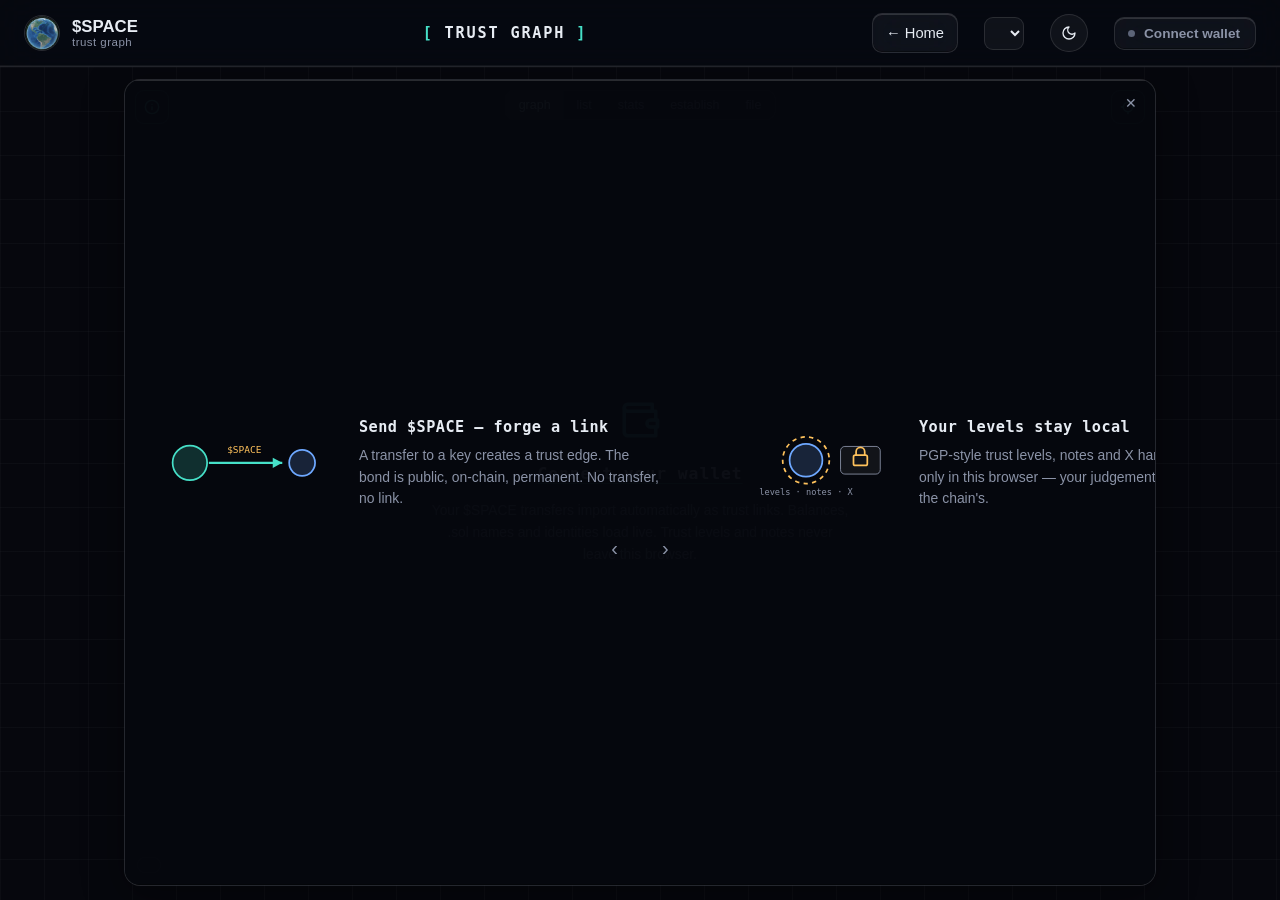
==== docs/trust.html @ 04436846 "Establish tab polish, file tab, repeat-send confirmation - Assign renamed to "establish" (tab + pane" ====
<!DOCTYPE html>
<html lang="en">
<head>
<meta charset="UTF-8">
<meta name="viewport" content="width=device-width, initial-scale=1.0, maximum-scale=1.0, user-scalable=no">
<title>Your Trust Graph — $SPACE</title>
<meta name="description" content="Your own web of trust on Solana: explicit PGP-style trust levels, signed EPM identity, vCard and QR export, and signed messages.">
<link rel="icon" type="image/jpeg" href="images/space-token-logo.jpg">
<script>(function(){var t=localStorage.getItem("theme");if(t)document.documentElement.dataset.theme=t;
window.__toggleTheme=function(){var d=document.documentElement,n=d.dataset.theme==="light"?"dark":"light";
d.dataset.theme=n;localStorage.setItem("theme",n);};})();</script>
<link rel="stylesheet" href="assets/style.css?v=16">
</head>
<body class="app">

<nav id="nav">
  <div class="brand-wrap">
    <a href="index.html" class="brand">
      <img src="images/space-token-logo.jpg" alt="$SPACE" class="brand-logo">
      <span><b>$SPACE</b><small>trust graph</small></span>
    </a>
    <a id="walletChip" class="sol-chip" target="_blank" rel="noopener" hidden></a>
  </div>
  <span class="app-title">Trust Graph</span>
  <div class="nav-links">
    <a href="index.html" class="nav-home" data-i18n="navHome">← Home</a>
    <select id="langSel" class="lang-select" aria-label="Language"></select>
    <button class="theme-toggle" onclick="__toggleTheme()" title="Light / dark theme" aria-label="Toggle theme"><svg width="16" height="16" viewBox="0 0 24 24" fill="none" stroke="currentColor" stroke-width="2" stroke-linecap="round" stroke-linejoin="round" aria-hidden="true"><path d="M12 3a6 6 0 0 0 9 9 9 9 0 1 1-9-9Z"/></svg></button>
    <a href="#graph-sec" id="navArchived" class="nav-archived" hidden>archived (<span id="navArchivedCount">0</span>)</a>
    <button id="connectBtn" class="wbtn"><span class="wdot"></span><span id="wlabel" data-i18n="connect">Connect wallet</span></button>
  </div>
  <button id="menu-btn" aria-label="Menu" onclick="document.getElementById('nav').classList.toggle('open')">☰</button>
</nav>

<main class="app-main">
<!-- ========== 1 · MY TRUST GRAPH ========== -->
<section id="graph-sec" class="tsec tsec-first">
  <div class="wrap">

    <div class="graph-card">
      <button id="tutInfoBtn" class="tut-info corner-tl" title="How it works" hidden><svg width="16" height="16" viewBox="0 0 24 24" fill="none" stroke="currentColor" stroke-width="2" stroke-linecap="round" stroke-linejoin="round" aria-hidden="true"><circle cx="12" cy="12" r="10"/><line x1="12" y1="16" x2="12" y2="12"/><line x1="12" y1="8" x2="12.01" y2="8"/></svg></button>
      <button id="fitBtn" class="tut-info corner-tr" title="Reset view"><svg width="16" height="16" viewBox="0 0 24 24" fill="none" stroke="currentColor" stroke-width="2" stroke-linecap="round" stroke-linejoin="round" aria-hidden="true"><circle cx="12" cy="12" r="7"/><line x1="12" y1="2" x2="12" y2="5"/><line x1="12" y1="19" x2="12" y2="22"/><line x1="2" y1="12" x2="5" y2="12"/><line x1="19" y1="12" x2="22" y2="12"/></svg></button>
      <span id="syncInfo" hidden></span>
      <div class="tut" id="tut">
        <button id="tutCloseBtn" class="tut-x" aria-label="Close tutorial">✕</button>
        <div class="tut-track" id="tutTrack">
          <div class="tut-slide">
            <svg viewBox="0 0 220 90" aria-hidden="true">
              <circle cx="45" cy="45" r="20" fill="rgba(70,224,200,.18)" stroke="#46e0c8" stroke-width="2"/>
              <circle cx="175" cy="45" r="15" fill="rgba(110,168,255,.18)" stroke="#6ea8ff" stroke-width="2"/>
              <line x1="67" y1="45" x2="152" y2="45" stroke="#46e0c8" stroke-width="2.5"/>
              <path d="M152 45 l-11 -6 v12 z" fill="#46e0c8"/>
              <text x="108" y="34" fill="#ffc25c" font-size="11" text-anchor="middle" font-family="monospace">$SPACE</text>
            </svg>
            <div><b data-i18n="tut1t">Send $SPACE — forge a link</b><p data-i18n="tut1b">A transfer to a key creates a trust edge. The bond is public, on-chain, permanent. No transfer, no link.</p></div>
          </div>
          <div class="tut-slide">
            <svg viewBox="0 0 220 90" aria-hidden="true">
              <circle cx="110" cy="42" r="19" fill="rgba(110,168,255,.18)" stroke="#6ea8ff" stroke-width="2"/>
              <circle cx="110" cy="42" r="27" fill="none" stroke="#ffc25c" stroke-width="2" stroke-dasharray="5 5"/>
              <rect x="150" y="26" width="46" height="32" rx="5" fill="rgba(255,255,255,.05)" stroke="#8b93a7"/>
              <rect x="165" y="36" width="16" height="12" rx="2" fill="none" stroke="#ffc25c" stroke-width="2"/>
              <path d="M168 36 v-4 a5 5 0 0 1 10 0 v4" fill="none" stroke="#ffc25c" stroke-width="2"/>
              <text x="110" y="82" fill="#8b93a7" font-size="10" text-anchor="middle" font-family="monospace">levels · notes · X</text>
            </svg>
            <div><b data-i18n="tut2t">Your levels stay local</b><p data-i18n="tut2b">PGP-style trust levels, notes and X handles live only in this browser — your judgement, never the chain's.</p></div>
          </div>
          <div class="tut-slide">
            <svg viewBox="0 0 220 90" aria-hidden="true">
              <circle cx="60" cy="45" r="22" fill="rgba(70,224,200,.18)" stroke="#46e0c8" stroke-width="2"/>
              <text x="60" y="49" fill="#46e0c8" font-size="11" text-anchor="middle" font-family="monospace">10M</text>
              <circle cx="165" cy="45" r="22" fill="rgba(255,107,107,.14)" stroke="#ff6b6b" stroke-width="2" stroke-dasharray="4 4"/>
              <text x="165" y="49" fill="#ff6b6b" font-size="11" text-anchor="middle" font-family="monospace">0</text>
              <text x="60" y="83" fill="#46e0c8" font-size="10" text-anchor="middle" font-family="monospace">intact</text>
              <text x="165" y="83" fill="#ff6b6b" font-size="10" text-anchor="middle" font-family="monospace">drained → Never</text>
            </svg>
            <div><b data-i18n="tut3t">The bond is the sentinel</b><p data-i18n="tut3b">Funds still sitting at a key prove it's intact. A key drained to zero is flagged Untrusted automatically.</p></div>
          </div>
          <div class="tut-slide">
            <svg viewBox="0 0 220 90" aria-hidden="true">
              <circle cx="55" cy="40" r="16" fill="rgba(110,168,255,.18)" stroke="#6ea8ff" stroke-width="2"/>
              <path d="M63 48 l10 14 l4 -5 l6 6 l4 -4 l-6 -6 l6 -3 z" fill="#e7ecf3"/>
              <rect x="105" y="18" width="92" height="50" rx="6" fill="rgba(14,17,26,.9)" stroke="#46e0c8"/>
              <line x1="113" y1="32" x2="188" y2="32" stroke="#46e0c8" stroke-width="3"/>
              <line x1="113" y1="44" x2="170" y2="44" stroke="#8b93a7" stroke-width="3"/>
              <line x1="113" y1="56" x2="180" y2="56" stroke="#8b93a7" stroke-width="3"/>
            </svg>
            <div><b data-i18n="tut4t">Work the console</b><p data-i18n="tut4b">Click any node to set levels and notes — it autosaves. Archive noise. Export the whole matrix as FlatBuffers or JSON.</p></div>
          </div>
        </div>
        <div class="tut-nav">
          <button id="tutPrev" aria-label="Previous">‹</button>
          <div class="tut-dots" id="tutDots"></div>
          <button id="tutNext" aria-label="Next">›</button>
        </div>
      </div>
      <canvas id="graph"></canvas>
      <div class="graph-empty" id="graphEmpty">
        <div class="ge-ico"><svg width="42" height="42" viewBox="0 0 24 24" fill="none" stroke="currentColor" stroke-width="2" stroke-linecap="round" stroke-linejoin="round" aria-hidden="true"><path d="M21 12V7H5a2 2 0 0 1 0-4h14v4"/><path d="M3 5v14a2 2 0 0 0 2 2h16v-5"/><path d="M18 12a2 2 0 0 0 0 4h4v-4Z"/></svg></div>
        <b class="ge-title" data-i18n="emptyT">Connect your wallet</b>
        <span class="ge-body" data-i18n="emptyB">Your $SPACE transfers import automatically as trust links. Balances, .sol names and identities load live. Trust levels and notes never leave this browser.</span>
      </div>
      <div class="graph-legend" id="legend"></div>
      <div class="graph-tools">
        <div class="view-toggle">
          <button id="viewGraphBtn" class="on" data-i18n="viewGraph">graph</button>
          <button id="viewListBtn" data-i18n="viewList">list</button>
          <button id="viewStatsBtn" data-i18n="viewStats">stats</button>
          <button id="viewAssignBtn" data-i18n="viewAssign">establish</button>
          <button id="viewFileBtn" data-i18n="viewFile">file</button>
        </div>
        <button id="hiddenBtn" class="mini" hidden><span data-i18n="archivedWord">archived</span> <b id="hiddenCount">0</b></button>
      </div>
      <div id="statsView" class="stats-view" hidden>
       <div class="stats-inner">
    <div class="t-stats">
      <div><b id="n-out">—</b><span data-i18n="stOut">you trust</span></div>
      <div><b id="n-in">—</b><span data-i18n="stIn">trust you</span></div>
      <div class="st-hi"><b id="n-bonded">—</b><span data-i18n="stBonded">value you've bonded</span></div>
      <div class="st-hi"><b id="n-mybond">—</b><span data-i18n="stMyBond">bond at your key</span></div>
      <div><b id="n-depth">—</b><span data-i18n="stReach">reachable</span></div>
      <div><b id="n-archived">—</b><span data-i18n="archivedWord">archived</span></div>
    </div>
    <div id="cycleWarn" class="cycle-warn" hidden></div>
    <details class="t-adv">
      <summary>Use a custom RPC endpoint</summary>
      <input id="rpc" placeholder="https://solana-rpc.publicnode.com (default)">
    </details>
       </div>
      </div>
      <div id="fileView" class="file-view" hidden>
        <div class="file-inner">
          <button id="gExportBtn" title="Export your trust records"><svg width="15" height="15" viewBox="0 0 24 24" fill="none" stroke="currentColor" stroke-width="2" stroke-linecap="round" stroke-linejoin="round" aria-hidden="true"><path d="M21 15v4a2 2 0 0 1-2 2H5a2 2 0 0 1-2-2v-4"/><polyline points="7 10 12 15 17 10"/><line x1="12" y1="15" x2="12" y2="3"/></svg><span data-i18n="exportBtn">export</span></button>
          <button id="gImportBtn" title="Import an SDS archive (.sds FlatBuffers or JSON)"><svg width="15" height="15" viewBox="0 0 24 24" fill="none" stroke="currentColor" stroke-width="2" stroke-linecap="round" stroke-linejoin="round" aria-hidden="true"><path d="M21 15v4a2 2 0 0 1-2 2H5a2 2 0 0 1-2-2v-4"/><polyline points="17 8 12 3 7 8"/><line x1="12" y1="3" x2="12" y2="15"/></svg><span data-i18n="importBtn">import</span></button>
          <input type="file" id="gImportFile" accept=".sds,.bin,.json,application/json,application/octet-stream" hidden>
        </div>
      </div>
      <div id="assignView" class="assign-view" hidden>
        <div class="assign-inner">
    <div class="tabs">
      <button class="tab on" data-tab="give">Establish trust</button>
      <button class="tab" data-tab="revoke">Revoke</button>
    </div>

    <div class="tabpane on" id="pane-give">
      <label>Key / wallet you are certifying<input id="toAddr" placeholder="Solana address or name.sol"></label>
      <label>Trust level<select id="trustLevel"></select></label>
      <div class="row2">
        <label>$SPACE to send <span class="hint">required — this is the bond · max 100</span>
          <input id="amount" type="number" min="0" max="100" step="any" placeholder="100" required></label>
        <label>Note <span class="hint">local only</span><input id="note" placeholder="Why"></label>
      </div>
      <label>X account <span class="hint">optional — links the key to a public handle</span>
        <input id="xAcct" placeholder="@handle"></label>
      <div id="repeatWarn" class="send-total over" hidden></div>
      <div id="sendTotal" class="send-total" hidden></div>
      <button id="assignBtn" class="btn btn-primary" disabled>Send $SPACE &amp; establish trust</button>
    </div>

    <div class="tabpane" id="pane-revoke">
      <label>Key to revoke<input id="revokeAddr" placeholder="Solana address or name.sol"></label>
      <div class="row2">
        <label>Reason<select id="revokeReason"></select></label>
        <label>Note<input id="revokeNote" placeholder="Optional"></label>
      </div>
      <button id="revokeBtn" class="btn btn-danger">Revoke trust</button>
    </div>
        </div>
      </div>
      <div id="listView" class="list-view" hidden>
        <div class="list-bar">
          <input id="listSearch" data-i18n-ph="searchPh" placeholder="Search name, address, level, tag…">
          <button id="uploadIdBtn" class="mini strong"><svg width="15" height="15" viewBox="0 0 24 24" fill="none" stroke="currentColor" stroke-width="2" stroke-linecap="round" stroke-linejoin="round" aria-hidden="true"><rect x="2" y="4" width="20" height="16" rx="2"/><circle cx="8.5" cy="10.5" r="2"/><path d="M14 9h5"/><path d="M14 13h5"/><path d="M5.5 16a3 3 0 0 1 6 0"/></svg><span data-i18n="uploadId">identity (.epm / .vcf)</span></button>
          <input type="file" id="uploadIdFile" accept=".epm,.bin,.vcf,.vcard" hidden>
        </div>
        <div class="list-scroll"><table class="node-table">
          <thead><tr>
            <th data-sort="identity" data-i18n="thIdentity">Identity</th>
            <th data-sort="sns" data-i18n="thName">SNS</th>
            <th data-sort="addr" data-i18n="thAddr">Address</th>
            <th data-sort="conn" data-i18n="thConn">Connection</th>
            <th data-sort="level" data-i18n="thLevel">Level</th>
            <th data-sort="bal" data-i18n="thBal">$SPACE</th>
            <th data-sort="val" data-i18n="thVal">Value</th>
            <th data-sort="tag" data-i18n="thTag">Tag</th>
          </tr></thead>
          <tbody id="listRows"></tbody>
        </table></div>
      </div>
    </div>
  </div>
</section>

<!-- ========== 2 · ASSIGN TRUST ========== -->

<!-- ========== 3 · IDENTITY (EPM) ========== -->
<section id="identity" class="tsec">
  <div class="wrap">
    <h2 class="t-h2" data-i18n="hIdentity">Your signed identity</h2>
    <p class="t-lead">
      An <b>EPM</b> (Entity Profile Message) is your portable, tamper-evident identity record, signed over the
      <a href="https://github.com/DigitalArsenal/spacedatastandards.org/blob/main/schema/EPM/CANONICAL_SERIALIZATION.md" target="_blank" rel="noopener">canonical RFC&nbsp;8785 projection</a>
      — so any edit invalidates the signature.
    </p>

    <div class="id-grid">
      <div class="card">
        <h3>Profile</h3>
        <div class="row2">
          <label>Given name<input id="epmGiven" placeholder="Ada"></label>
          <label>Family name<input id="epmFamily" placeholder="Lovelace"></label>
        </div>
        <label>Legal / organization name<input id="epmLegal" placeholder="Example Space Ltd"></label>
        <div class="row2">
          <label>Job title<input id="epmTitle" placeholder="Flight Dynamics Lead"></label>
          <label>Entity type<select id="epmEntity"><option>User</option><option>Node</option></select></label>
        </div>
        <div class="row2">
          <label>Email<input id="epmEmail" placeholder="ada@example.org"></label>
          <label>Telephone<input id="epmTel" placeholder="+1 555 0100"></label>
        </div>
        <label>Distinguished name <span class="hint">X.509 DN, optional</span><input id="epmDn" placeholder="CN=Ada Lovelace,O=Example,C=US"></label>
        <button id="signEpmBtn" class="btn btn-primary" disabled>Sign my EPM</button>
        <p class="t-note">Your wallet signs the canonical payload. Nothing is uploaded.</p>
      </div>

      <div class="card">
        <h3>Signed record <span id="epmState" class="muted-count">unsigned</span></h3>
        <div id="epmOut" class="epm-out"><p class="rec-empty">Sign your EPM to see it here.</p></div>
        <div class="preset-row">
          <button id="epmDownloadBtn" class="mini strong" disabled>Download .epm</button>
          <button id="epmVcardBtn" class="mini" disabled>vCard</button>
          <button id="epmQrBtn" class="mini" disabled>QR</button>
          <button id="epmVerifyBtn" class="mini" disabled>Verify</button>
        </div>
        <div class="preset-row">
          <button id="epmImportBtn" class="mini">Import .epm / .vcf</button>
          <input type="file" id="epmImportFile" accept=".epm,.bin,.vcf,.vcard" hidden>
        </div>
        <div id="qrBox" class="qr-box" hidden>
          <canvas id="qrCanvas"></canvas>
          <p class="t-note" id="qrNote"></p>
        </div>
      </div>
    </div>
  </div>
</section>

<!-- ========== 4 · SIGNED MESSAGE ========== -->
<section id="message" class="tsec alt">
  <div class="wrap narrow">
    <h2 class="t-h2" data-i18n="hSign">Sign and verify</h2>
    <p class="t-lead">
      On the network this happens <b>automatically</b> — every satellite, ground station and server signs what
      it publishes, and every receiving node verifies before it acts. This page is the manual version, so you
      can see what the machines are doing to each other.
    </p>

    <div class="tabs">
      <button class="tab on" data-tab="sign">Sign a message</button>
      <button class="tab" data-tab="verify">Verify a message</button>
    </div>

    <div class="tabpane on" id="pane-sign">
      <label>Message<textarea id="msgText" rows="3" placeholder="What do you want to say?"></textarea></label>
      <div class="msg-meta"><span id="msgCount">0</span> characters</div>
      <button id="msgSignBtn" class="btn btn-primary" disabled>Sign with my key</button>

      <div id="msgOut" class="msg-out" hidden>
        <label>Signed message <span class="hint">review before sharing</span><textarea id="msgSigned" rows="7" readonly></textarea></label>
        <div class="preset-row">
          <button id="msgCopyBtn" class="mini strong">Copy</button>
          <a id="msgTweetBtn" class="mini" target="_blank" rel="noopener">Post on X</a>
        </div>
        <p class="t-note">Opens X with the text prefilled. You review and post it yourself.</p>
      </div>
    </div>

    <div class="tabpane" id="pane-verify">
      <label>Paste a signed message<textarea id="verText" rows="6" placeholder="Paste a message that carries a signature block"></textarea></label>
      <button id="verifyMsgBtn" class="btn btn-primary">Verify signature</button>
      <div id="verOut" class="ver-out"></div>
      <p class="t-note">
        Checks the signature against the sender's key. A node does exactly this before importing anything.
      </p>
    </div>
  </div>
</section>

<!-- ========== 5 · RULES ========== -->
<section id="rules" class="tsec">
  <div class="wrap narrow">
    <h2 class="t-h2" data-i18n="hRules">Trust rules</h2>
    <p class="t-lead">
      Decide what "trustworthy" means to you, then apply it to any key. Rules stack — one can require another
      to pass first, so you build a standard rather than a checklist.
    </p>

    <div class="tabs">
      <button class="tab on" data-tab="policy">My policy</button>
      <button class="tab" data-tab="addrule">Add a rule</button>
      <button class="tab" data-tab="check">Check a key</button>
    </div>

    <div class="tabpane on" id="pane-policy">
      <div class="policy-head">
        <span id="ruleCount" class="muted-count">0 rules</span>
        <div class="preset-row" style="margin:0">
          <button id="presetBtn" class="mini strong">Use recommended</button>
          <button id="clearRulesBtn" class="mini">Clear</button>
        </div>
      </div>
      <div id="rulesList" class="rules-list"></div>
    </div>

    <div class="tabpane" id="pane-addrule">
      <label>Requirement<select id="ruleType"></select></label>
      <div class="row2">
        <label>Threshold<input id="ruleThreshold" type="number" step="any"></label>
        <label>How it counts<select id="ruleMode">
          <option value="SCORE">Counts toward the score</option>
          <option value="REQUIRE">Must pass, or reject</option>
        </select></label>
      </div>
      <div class="row2">
        <label>Importance<input id="ruleWeight" type="number" min="1" value="1"></label>
        <label>Only check if<select id="ruleDep"><option value="">— always check —</option></select></label>
      </div>
      <button id="addRuleBtn" class="btn btn-primary">Add to my policy</button>
    </div>

    <div class="tabpane" id="pane-check">
      <label>Key to check<input id="evalAddr" placeholder="Solana address or name.sol"></label>
      <button id="evalBtn" class="btn btn-primary">Check against my policy</button>
      <div id="evalOut" class="eval-out"><p class="rec-empty">Run a check to see the result.</p></div>
    </div>
  </div>
</section>

<!-- ========== 6 · VAULT ========== -->
<section id="vault" class="tsec alt">
  <div class="wrap narrow">
    <h2 class="t-h2" data-i18n="hVault">Your records</h2>
    <p class="t-lead">Stored <b>locally in your browser</b> by default. Nothing leaves this page until you back it up.
      File download and import live on the graph above — this panel is for remote backups.</p>

    <div class="vault-bar">
      <div class="vault-count"><b id="recCount">0</b> records</div>
      <div class="vault-btns">
        <button id="ipfsBtn" class="mini">IPFS</button>
        <button id="s3Btn" class="mini">S3</button>
        <button id="gdBtn" class="mini">Drive</button>
      </div>
    </div>
    <div id="backupOut" class="backup-out"></div>

    <details class="t-adv">
      <summary>Backup settings</summary>
      <div class="bset">
        <label>IPFS API endpoint <span class="hint">a local Kubo node works</span><input id="ipfsApi" placeholder="http://127.0.0.1:5001"></label>
        <label>IPFS pinning token <span class="hint">optional — Pinata JWT, memory only</span><input id="ipfsToken" type="password" placeholder="Scoped JWT"></label>
        <label>S3 presigned PUT URL <span class="hint">keeps AWS keys off this page — <code>aws s3 presign --method PUT s3://bucket/key.json</code></span><input id="s3Url" placeholder="https://bucket.s3.amazonaws.com/…"></label>
        <label>Google OAuth client ID<input id="gdClient" placeholder="xxxxx.apps.googleusercontent.com"></label>
      </div>
    </details>

    <details class="t-adv">
      <summary>Browse records</summary>
      <div id="recordsList" class="records-list"><p class="rec-empty">No records yet.</p></div>
      <button id="wipeBtn" class="mini">Clear local</button>
    </details>
  </div>
</section>

<footer class="footer">
  <div class="container">
    <p><b>$SPACE</b> — the first token running on the trust layer for New Space.</p>
    <p class="footer-sub">
      <a href="index.html">Home</a> ·
      <a href="https://spacedatastandards.org" target="_blank" rel="noopener">Space Data Standards</a> ·
      <a href="https://github.com/DigitalArsenal/Adversarial-Security" target="_blank" rel="noopener">Adversarial Security</a>
    </p>
    <p class="footer-mini">Chain data from Solana RPC · market data from DexScreener · not financial advice</p>
  </div>
</footer>
</main>

<!-- node modal: click a node on the graph -->
<div id="nodePop" class="wmodal" hidden>
  <div class="wmodal-box node-box">
    <button id="npClose" class="nm-x" aria-label="Close">✕</button>
    <button id="npHide" class="nm-x nm-hide" title="Archive this node — hides it from the graph">
      <svg width="15" height="15" viewBox="0 0 24 24" fill="none" stroke="currentColor" stroke-width="2" stroke-linecap="round" stroke-linejoin="round" aria-hidden="true"><rect x="3" y="4" width="18" height="5" rx="1"/><path d="M5 9v10a1 1 0 0 0 1 1h12a1 1 0 0 0 1-1V9"/><line x1="10" y1="13.5" x2="14" y2="13.5"/></svg>
    </button>
    <div class="nm-head">
      <a id="npName" class="nm-name" target="_blank" rel="noopener"></a>
      <a id="npSub" class="nm-sub" target="_blank" rel="noopener"></a>
      <span id="npType" class="nm-type" hidden></span>
      <span id="npSaved" class="np-saved" hidden>saved ✓</span>
    </div>
    <div class="np-body" id="npBody">
      <label><span data-i18n="mLevel">Trust level</span><select id="npLevel"></select></label>
      <label><span data-i18n="mTag">Address tag</span> <span class="hint">special accounts are exempt from auto-Untrusted</span>
        <select id="npTag">
          <option value="">— auto-detect —</option>
          <option>System account</option>
          <option>Exchange</option>
          <option>Program</option>
          <option>Multisig / vault</option>
          <option>Burn address</option>
        </select></label>
      <label><span data-i18n="mNote">Note</span> <span class="hint">local only</span><input id="npNote" placeholder="Why you trust this key"></label>
      <label><span data-i18n="mX">x.com account</span><input id="npX" placeholder="@handle"></label>
      <a id="npXLink" class="np-xlink" target="_blank" rel="noopener" hidden></a>
    </div>
    <div id="npConnect" class="np-connect" hidden>
      <p class="np-hint" id="npConnHint"></p>
      <label><span>$SPACE to send</span> <span class="hint">max 100 — the bond that establishes the connection</span>
        <input id="npAmount" type="number" min="0" max="100" step="any" placeholder="100"></label>
      <button id="npConnectBtn" class="mini strong" data-i18n="estConn">Establish connection</button>
    </div>
    <p class="np-hint" id="npHint" hidden></p>
  </div>
</div>

<!-- export format modal -->
<div id="exportModal" class="wmodal" hidden>
  <div class="wmodal-box">
    <h3 data-i18n="expTitle">Export trust records</h3>
    <div class="wlist">
      <button class="wopt" id="expFbBtn"><span class="wopt-dot fb"></span>
        <span><b>FlatBuffers · .sds</b><small class="wopt-sub">size-prefixed SDS wire format — standard, compact</small></span></button>
      <button class="wopt" id="expJsonBtn"><span class="wopt-dot js"></span>
        <span><b>JSON · .json</b><small class="wopt-sub">human-readable archive</small></span></button>
    </div>
    <button class="mini wmodal-cancel" id="expCancelBtn" data-i18n="cancel">Cancel</button>
  </div>
</div>

<!-- hidden nodes modal -->
<div id="hiddenModal" class="wmodal" hidden>
  <div class="wmodal-box">
    <h3 data-i18n="archTitle">Archived nodes</h3>
    <input id="hiddenFilter" class="hidden-filter" data-i18n-ph="archFilterPh" placeholder="Filter by address or .sol name">
    <div id="hiddenList" class="hidden-list"></div>
    <div class="np-row2">
      <button class="mini strong" id="hiddenShowAllBtn" data-i18n="restoreAll">Restore all</button>
      <button class="mini wmodal-cancel" id="hiddenCloseBtn" data-i18n="closeBtn">Close</button>
    </div>
  </div>
</div>

<div id="toast" class="toast"></div>
<script src="https://accounts.google.com/gsi/client" async defer></script>
<script type="module" src="assets/trust.js?v=16"></script>
</body>
</html>
---- docs/assets/style.css ----
/* ============ RESET / BASE ============ */
*,*::before,*::after{box-sizing:border-box;margin:0;padding:0}
:root{
  --bg:#06070d; --bg2:#0b0e18; --panel:#11141f; --panel2:#161a28;
  --line:rgba(255,255,255,.08); --line2:rgba(255,255,255,.14);
  --txt:#e7ecf3; --muted:#8b93a7; --dim:#5c6478;
  --accent:#6ea8ff; --accent2:#46e0c8; --gold:#ffc25c; --danger:#ff6b6b;
  --grad:linear-gradient(135deg,#6ea8ff 0%,#46e0c8 100%);
  --grad-soft:linear-gradient(160deg,rgba(110,168,255,.10),rgba(70,224,200,.05));
  /* liquid glass: translucent surface + hairline + inner specular highlight */
  --glass:rgba(255,255,255,.045);
  --glass-hi:rgba(255,255,255,.09);
  --glass-line:rgba(255,255,255,.11);
  --glass-line-hi:rgba(255,255,255,.20);
  --glass-blur:blur(18px) saturate(165%);
  --sheen:inset 0 1px 0 rgba(255,255,255,.14), inset 0 -1px 0 rgba(0,0,0,.35);
  --lift:0 8px 28px rgba(0,0,0,.5), 0 2px 6px rgba(0,0,0,.35);
  --radius:16px; --maxw:1100px;
  --font:-apple-system,BlinkMacSystemFont,"Segoe UI",Inter,Roboto,Helvetica,Arial,sans-serif;
  --mono:"SF Mono",ui-monospace,"JetBrains Mono",Menlo,Consolas,monospace;
}
html[data-theme="light"]{
  --bg:#f3f5fa; --bg2:#e9edf5; --panel:#ffffff; --panel2:#f1f3f9;
  --line:rgba(12,22,44,.10); --line2:rgba(12,22,44,.18);
  --txt:#171c29; --muted:#4b5468; --dim:#7b8398;
  --accent:#2f6fe0; --accent2:#0d9e88; --gold:#b07a17; --danger:#d84848;
  --glass:rgba(12,22,44,.045); --glass-hi:rgba(12,22,44,.085);
  --glass-line:rgba(12,22,44,.13); --glass-line-hi:rgba(12,22,44,.24);
  --sheen:inset 0 1px 0 rgba(255,255,255,.65), inset 0 -1px 0 rgba(12,22,44,.05);
  --lift:0 8px 28px rgba(15,25,50,.14), 0 2px 6px rgba(15,25,50,.08);
}
/* surfaces that hard-code dark rgba: re-skin in light mode */
html[data-theme="light"] code{background:rgba(12,22,44,.07)}
html[data-theme="light"] .container.narrow p{color:#333c50}
html[data-theme="light"] #nav{background:rgba(243,245,250,.88)}
html[data-theme="light"] .nav-links{background:transparent}
html[data-theme="light"] .wmodal{background:rgba(230,235,244,.7)}
html[data-theme="light"] .wmodal-box{background:rgba(252,253,255,.97)}
html[data-theme="light"] .toast{background:#fff;color:var(--txt)}
/* the graph console itself stays dark — canvas colors are tuned for it */
html[data-theme="light"] .graph-card{background:#0a0d16;border-color:rgba(12,22,44,.25)}
html{scroll-behavior:smooth}
body{font-family:var(--font);background:var(--bg);color:var(--txt);line-height:1.65;-webkit-font-smoothing:antialiased;overflow-x:hidden}
a{color:var(--accent);text-decoration:none;transition:opacity .15s}
a:hover{opacity:.85}
code{font-family:var(--mono);font-size:.85em;background:rgba(255,255,255,.06);padding:.1em .4em;border-radius:6px;word-break:break-all}
img{max-width:100%;display:block}
.container{max-width:var(--maxw);margin:0 auto;padding:0 24px}
.container.narrow{max-width:760px}
.section{padding:90px 0;position:relative}
.section-alt{background:var(--bg2)}
.section-title{font-size:clamp(1.7rem,4vw,2.4rem);font-weight:800;letter-spacing:-.02em;margin-bottom:14px;text-align:center}
.section-sub{color:var(--muted);text-align:center;max-width:620px;margin:0 auto 48px;font-size:1.05rem}
.section-sub b{color:var(--txt)}
.h-sub{font-size:1.25rem;font-weight:700;margin:36px 0 10px;color:var(--accent2)}
.container.narrow p{margin-bottom:18px;color:#c8d0de;line-height:1.75}
.container.narrow p:last-child{margin-bottom:0}
.container.narrow p b{color:var(--txt)}

/* ============ NAV ============ */
#nav{position:fixed;top:0;left:0;right:0;z-index:100;display:flex;align-items:center;justify-content:space-between;
  padding:13px 24px;background:rgba(8,10,17,.62);border-bottom:1px solid var(--glass-line);
  backdrop-filter:blur(22px) saturate(180%);-webkit-backdrop-filter:blur(22px) saturate(180%);
  box-shadow:inset 0 -1px 0 rgba(255,255,255,.05);transition:background .3s}
#nav.scrolled{background:rgba(8,10,17,.86)}
.brand{display:flex;align-items:center;gap:12px;color:var(--txt);font-size:1.05rem}
.brand span{display:flex;flex-direction:column;line-height:1.1}
.brand small{color:var(--muted);font-size:.72rem;letter-spacing:.04em}
.brand-logo{width:36px;height:36px;border-radius:50%;object-fit:cover;border:1px solid var(--line2)}
.nav-links{display:flex;align-items:center;gap:26px}
.nav-links a{color:var(--muted);font-size:.92rem;font-weight:500}
.nav-links a:hover{color:var(--txt);opacity:1}
/* Nav CTA: a bordered chip with a ticker dot, not a gradient blob. The dot
   marks it as the live/actionable item; the arrow nudges on hover. */
.nav-links a.cta{display:inline-flex;align-items:center;gap:8px;color:var(--accent2)!important;
  font-weight:650;font-size:.86rem;padding:8px 14px;border-radius:9px;
  background:rgba(70,224,200,.07);border:1px solid rgba(70,224,200,.32);transition:.18s;position:relative}
.nav-links a.cta::before{content:"";width:6px;height:6px;border-radius:50%;background:var(--accent2);
  flex:none;box-shadow:0 0 0 0 rgba(70,224,200,.5);animation:ctaPulse 2.6s ease-out infinite}
.nav-links a.cta::after{content:"→";font-size:.9em;transition:transform .18s;opacity:.75}
.nav-links a.cta:hover{opacity:1;background:rgba(70,224,200,.14);border-color:rgba(70,224,200,.55)}
.nav-links a.cta:hover::after{transform:translateX(3px);opacity:1}
@keyframes ctaPulse{
  0%{box-shadow:0 0 0 0 rgba(70,224,200,.5)}
  70%{box-shadow:0 0 0 5px rgba(70,224,200,0)}
  100%{box-shadow:0 0 0 0 rgba(70,224,200,0)}
}
#menu-btn{display:none;align-items:center;justify-content:center;width:56px;height:46px;padding:0;
  background:none;border:1px solid var(--line2);border-radius:10px;cursor:pointer;font-size:0;color:transparent}
#menu-btn::before{content:"";display:block;width:22px;height:14px;
  background:repeating-linear-gradient(180deg,var(--txt) 0 2px,transparent 2px 6px)}

/* ============ HERO ============ */
.hero{min-height:100vh;display:flex;align-items:center;justify-content:center;text-align:center;position:relative;padding:120px 24px 80px;overflow:hidden}
.hero-bg{position:absolute;inset:0;background:
  radial-gradient(ellipse 80% 60% at 50% 0%,rgba(110,168,255,.18),transparent 60%),
  radial-gradient(ellipse 60% 50% at 70% 100%,rgba(70,224,200,.12),transparent 60%),
  var(--bg)}
.hero-content{position:relative;z-index:2;max-width:680px}
.hero-logo{width:128px;height:128px;border-radius:50%;margin:0 auto 22px;border:2px solid var(--line2);box-shadow:0 0 60px rgba(110,168,255,.35)}
.badge{display:inline-block;font-size:.78rem;letter-spacing:.06em;text-transform:uppercase;color:var(--accent2);
  background:rgba(70,224,200,.08);border:1px solid rgba(70,224,200,.25);padding:6px 14px;border-radius:999px;margin-bottom:18px}
.hero h1{font-size:clamp(3rem,11vw,6rem);font-weight:900;letter-spacing:-.045em;line-height:1;margin-bottom:16px;
  background:linear-gradient(180deg,#ffffff 0%,#cfd8e6 42%,#8fa0b8 100%);
  -webkit-background-clip:text;background-clip:text;-webkit-text-fill-color:transparent;
  filter:drop-shadow(0 0 34px rgba(110,168,255,.22))}
.tagline{font-size:clamp(1.05rem,2.6vw,1.4rem);color:var(--muted);max-width:520px;margin:0 auto 36px}
.hero-price{display:flex;gap:14px;justify-content:center;flex-wrap:wrap;margin-bottom:30px}
.price-card{border-radius:14px;padding:18px 24px;min-width:144px;
  background:var(--glass);border:1px solid var(--glass-line);box-shadow:var(--sheen);
  backdrop-filter:var(--glass-blur);-webkit-backdrop-filter:var(--glass-blur)}
.price-usd,.mcap,.liq{display:block;font-size:clamp(1.15rem,2.2vw,1.5rem);font-weight:800;color:var(--txt);
  font-variant-numeric:tabular-nums;letter-spacing:-.02em;white-space:nowrap;line-height:1.2}
.price-usd sub,.mcap sub,.liq sub{font-size:.62em;vertical-align:baseline;position:relative;bottom:-.2em;
  opacity:.85;font-weight:700}
.price-label{display:block;font-size:.72rem;color:var(--dim);letter-spacing:.05em;text-transform:uppercase;margin-top:4px}
.price-change{display:block;font-size:.85rem;margin-top:4px}
.price-change.up{color:var(--accent2)}
.price-change.down{color:var(--danger)}
.hero-actions{display:flex;gap:14px;justify-content:center;flex-wrap:wrap;margin-bottom:30px}
.hero-mint{display:inline-flex;align-items:center;gap:10px;background:var(--panel);border:1px solid var(--line);border-radius:999px;padding:8px 8px 8px 18px;font-size:.85rem}
.hero-mint span{color:var(--dim);font-size:.75rem;text-transform:uppercase;letter-spacing:.05em}
.hero-mint code{background:none;padding:0;font-size:.82rem;color:var(--accent)}

/* ============ BUTTONS ============ */
.btn{position:relative;display:inline-flex;align-items:center;justify-content:center;gap:8px;
  font-weight:650;font-size:.94rem;letter-spacing:-.01em;padding:13px 26px;border-radius:12px;
  border:1px solid var(--glass-line);cursor:pointer;text-decoration:none;overflow:hidden;
  background:var(--glass);backdrop-filter:var(--glass-blur);-webkit-backdrop-filter:var(--glass-blur);
  box-shadow:var(--sheen);color:var(--txt);
  transition:transform .18s cubic-bezier(.2,.8,.3,1),border-color .18s,background .18s,box-shadow .18s}
/* specular sweep across the top edge */
.btn::before{content:"";position:absolute;inset:0;border-radius:inherit;pointer-events:none;
  background:linear-gradient(160deg,rgba(255,255,255,.16) 0%,rgba(255,255,255,.03) 38%,transparent 62%)}
.btn:hover{transform:translateY(-1px);border-color:var(--glass-line-hi);
  background:var(--glass-hi);box-shadow:var(--sheen),var(--lift)}
.btn:active{transform:translateY(0)}
.btn-primary{color:#eafcf8;border-color:rgba(70,224,200,.34);
  background:linear-gradient(160deg,rgba(70,224,200,.16),rgba(70,224,200,.05))}
.btn-primary:hover{border-color:rgba(70,224,200,.6);
  background:linear-gradient(160deg,rgba(70,224,200,.24),rgba(70,224,200,.08));
  box-shadow:var(--sheen),0 8px 30px rgba(70,224,200,.16)}
.btn-bright{color:#04251f !important;background:linear-gradient(135deg,#46e0c8,#59b4ff);font-weight:800;
  border:0;box-shadow:0 0 26px rgba(70,224,200,.5),0 4px 14px rgba(0,0,0,.35)}
.btn-bright:hover{transform:translateY(-2px);box-shadow:0 0 36px rgba(70,224,200,.7),0 6px 18px rgba(0,0,0,.4)}
.btn-ghost{color:var(--muted)}
.btn-ghost:hover{color:var(--txt)}
.btn-sm{padding:9px 18px;font-size:.85rem;border-radius:10px}
.btn:disabled{opacity:.4;cursor:not-allowed;transform:none}
.copy{font-size:.72rem;background:rgba(255,255,255,.08);border:1px solid var(--line);color:var(--muted);
  padding:4px 10px;border-radius:8px;cursor:pointer;transition:.15s;margin-left:6px}
.copy:hover{color:var(--txt);background:rgba(255,255,255,.14)}
.copy.copied{color:var(--accent2);border-color:rgba(70,224,200,.4)}

/* ============ STATS GRID ============ */
.grid{display:grid;gap:18px}
.stats-grid{grid-template-columns:repeat(auto-fit,minmax(150px,1fr));margin-bottom:36px}
.stat{background:var(--glass);border:1px solid var(--glass-line);border-radius:var(--radius);padding:20px 14px;text-align:center;
  min-height:104px;display:flex;flex-direction:column;align-items:center;justify-content:center;gap:6px;
  backdrop-filter:var(--glass-blur);-webkit-backdrop-filter:var(--glass-blur);box-shadow:var(--sheen);
  transition:border-color .2s,background .2s}
.stat:hover{border-color:var(--glass-line-hi);background:var(--glass-hi)}
.stat-num{display:block;font-weight:800;color:var(--txt);font-variant-numeric:tabular-nums;
  font-size:clamp(1.05rem,2.1vw,1.5rem);letter-spacing:-.02em;line-height:1.15;white-space:nowrap;
  max-width:100%;overflow:hidden;text-overflow:ellipsis}
.stat-num.up{color:var(--accent2)}
.stat-num.down{color:var(--danger)}
.stat-num sub{font-size:.62em;vertical-align:baseline;position:relative;bottom:-.18em;opacity:.85;font-weight:700}
.stat-lbl{display:block;font-size:.74rem;color:var(--muted);letter-spacing:.03em;line-height:1.2;white-space:nowrap}

.contract-box{background:var(--panel);border:1px solid var(--line);border-radius:var(--radius);padding:28px 30px}
.contract-box h3{font-size:1.1rem;margin-bottom:18px;color:var(--accent2)}
.kv{width:100%;border-collapse:collapse;font-size:.95rem}
.kv th{text-align:left;color:var(--muted);font-weight:500;padding:11px 0;border-bottom:1px solid var(--line);white-space:nowrap;width:160px;vertical-align:top}
.kv td{padding:11px 0;border-bottom:1px solid var(--line);vertical-align:top}
.kv tr:last-child th,.kv tr:last-child td{border-bottom:none}

/* ============ CALLOUT ============ */
.callout{background:var(--grad-soft);border:1px solid rgba(70,224,200,.2);border-radius:var(--radius);padding:26px;margin:30px 0}
.callout-row{display:flex;gap:16px;align-items:flex-start;padding:12px 0}
.callout-row+.callout-row{border-top:1px solid rgba(255,255,255,.06)}
.callout-num{flex:none;width:30px;height:30px;border-radius:50%;color:var(--accent2);font-weight:750;
  display:flex;align-items:center;justify-content:center;font-size:.88rem;
  background:rgba(70,224,200,.10);border:1px solid rgba(70,224,200,.32);box-shadow:var(--sheen)}
.read-more{margin-top:30px;padding:20px;background:var(--panel);border:1px solid var(--line);border-radius:var(--radius);text-align:center}

/* ============ FEATURES ============ */
.features-grid{grid-template-columns:repeat(auto-fit,minmax(280px,1fr));margin-bottom:40px}
.feature{background:var(--glass);border:1px solid var(--glass-line);border-radius:var(--radius);padding:28px;
  backdrop-filter:var(--glass-blur);-webkit-backdrop-filter:var(--glass-blur);box-shadow:var(--sheen);
  transition:transform .22s cubic-bezier(.2,.8,.3,1),border-color .22s,background .22s}
.feature:hover{transform:translateY(-4px);border-color:var(--glass-line-hi);background:var(--glass-hi);
  box-shadow:var(--sheen),var(--lift)}
.feature-ico{width:44px;height:44px;margin-bottom:18px;border-radius:12px;display:flex;align-items:center;justify-content:center;
  background:var(--grad-soft);border:1px solid rgba(110,168,255,.22);color:var(--accent)}
.feature-ico svg{width:23px;height:23px}
.feature:hover .feature-ico{color:var(--accent2);border-color:rgba(70,224,200,.4)}
.feature h3{font-size:1.1rem;margin-bottom:8px}
.feature p{color:var(--muted);font-size:.92rem}

.danger-box{background:linear-gradient(135deg,rgba(255,107,107,.06),rgba(255,194,92,.05));border:1px solid rgba(255,107,107,.18);
  border-radius:var(--radius);padding:32px;margin-top:20px}
.danger-box h3{font-size:1.2rem;margin-bottom:22px;color:var(--gold)}
.danger-grid{grid-template-columns:repeat(auto-fit,minmax(180px,1fr));margin-bottom:22px}
.danger-box .grid>div{background:rgba(255,255,255,.03);border-radius:12px;padding:18px;text-align:center}
.danger-box .grid b{display:block;font-size:1.8rem;font-weight:800;color:var(--danger)}
.danger-box .grid span{display:block;font-size:.82rem;color:var(--muted);margin-top:4px}
.danger-note{color:var(--muted);font-size:.92rem;border-top:1px solid var(--line);padding-top:18px}

/* ============ STEPS ============ */
.steps{list-style:none;counter-reset:s;margin-bottom:24px}
.steps li{counter-increment:s;position:relative;padding:22px 22px 22px 64px;background:var(--panel);border:1px solid var(--line);border-radius:var(--radius);margin-bottom:14px}
.steps li::before{content:counter(s);position:absolute;left:18px;top:22px;width:32px;height:32px;border-radius:50%;
  color:var(--accent2);font-weight:750;display:flex;align-items:center;justify-content:center;
  background:rgba(70,224,200,.10);border:1px solid rgba(70,224,200,.3);box-shadow:var(--sheen)}
.buy-links{display:flex;gap:10px;flex-wrap:wrap;margin-top:16px}
.disclaimer{font-size:.85rem;color:var(--dim);background:rgba(255,194,92,.06);border:1px solid rgba(255,194,92,.18);
  border-radius:12px;padding:18px;margin-top:10px}

/* ============ LINK CARDS ============ */
.links-grid{grid-template-columns:repeat(auto-fit,minmax(260px,1fr))}
.link-card{display:flex;align-items:center;gap:16px;background:var(--glass);border:1px solid var(--glass-line);
  border-radius:var(--radius);padding:20px 22px;color:var(--txt);box-shadow:var(--sheen);
  backdrop-filter:var(--glass-blur);-webkit-backdrop-filter:var(--glass-blur);
  transition:transform .22s cubic-bezier(.2,.8,.3,1),border-color .22s,background .22s}
.link-card:hover{transform:translateY(-3px);border-color:var(--glass-line-hi);background:var(--glass-hi);opacity:1;
  box-shadow:var(--sheen),var(--lift)}
.link-ico{width:40px;height:40px;flex:none;border-radius:10px;display:flex;align-items:center;justify-content:center;
  background:rgba(255,255,255,.05);border:1px solid var(--line);color:var(--accent);transition:color .2s,border-color .2s}
.link-ico svg{width:20px;height:20px}
.link-card:hover .link-ico{color:var(--accent2);border-color:rgba(70,224,200,.35)}
.link-card b{display:block;font-size:1rem}
.link-card small{display:block;color:var(--muted);font-size:.82rem}

/* ============ FOOTER ============ */
.footer{padding:50px 24px;text-align:center;border-top:1px solid var(--line);background:var(--bg2)}
.footer-logo{width:56px;height:56px;border-radius:50%;margin:0 auto 18px;border:1px solid var(--line2)}
.footer p{color:var(--muted);font-size:.92rem}
.footer-sub{margin-top:6px}
.footer-sub a{color:var(--accent)}
.footer-mini{color:var(--dim);font-size:.78rem;margin-top:18px}


/* ============ BRAND CHIP ============ */
.brand-wrap{display:flex;align-items:center;gap:12px}
.sol-chip{font-family:var(--mono);font-size:.74rem;color:var(--accent2);background:rgba(70,224,200,.08);
  border:1px solid rgba(70,224,200,.28);padding:5px 11px;border-radius:999px;white-space:nowrap;transition:.15s}
.sol-chip:hover{background:rgba(70,224,200,.16);opacity:1}

/* ============ TRUST PAGE ============ */
.tsec{padding:70px 0}
.tsec.alt{background:var(--bg2)}
.tsec-first{padding-top:110px}
.wrap{max-width:1080px;margin:0 auto;padding:0 24px}
.wrap.narrow{max-width:640px}
/* ops-console typography: mono, uppercase, bracketed kickers */
.t-h1{font-family:ui-monospace,SFMono-Regular,Menlo,Consolas,monospace;
  font-size:clamp(1.7rem,4.6vw,2.5rem);font-weight:800;letter-spacing:.1em;text-transform:uppercase;
  text-align:center;margin-bottom:18px}
.t-h1::before{content:"[ ";color:var(--accent2)}
.t-h1::after{content:" ]";color:var(--accent2)}
.t-h2{font-family:ui-monospace,SFMono-Regular,Menlo,Consolas,monospace;
  font-size:clamp(1.15rem,3vw,1.55rem);font-weight:800;letter-spacing:.09em;text-transform:uppercase;
  text-align:center;margin-bottom:8px}
.t-h2::before{content:"// ";color:var(--accent2)}
/* faint console grid behind the trust page sections */
.tsec{background-image:
  linear-gradient(rgba(139,147,167,.045) 1px,transparent 1px),
  linear-gradient(90deg,rgba(139,147,167,.045) 1px,transparent 1px);
  background-size:44px 44px}
.tsec.alt{background-image:
  linear-gradient(rgba(139,147,167,.035) 1px,transparent 1px),
  linear-gradient(90deg,rgba(139,147,167,.035) 1px,transparent 1px)}
.t-lead{color:var(--muted);text-align:center;max-width:600px;margin:0 auto 28px;font-size:.98rem}
.t-note{color:var(--dim);font-size:.82rem;text-align:center;margin-top:12px}

/* stat readouts: one tight telemetry row, monospace, uppercase micro-labels */
.t-stats{display:grid;grid-template-columns:repeat(3,minmax(0,1fr));gap:10px;width:100%;max-width:560px}
@media(max-width:900px){.t-stats{grid-template-columns:repeat(3,minmax(0,1fr))}}
@media(max-width:520px){.t-stats{grid-template-columns:repeat(2,minmax(0,1fr))}}
.t-stats>div{position:relative;border-radius:7px;padding:9px 8px 8px;text-align:center;
  display:flex;flex-direction:column;align-items:center;justify-content:center;gap:2px;
  background:linear-gradient(180deg,rgba(255,255,255,.032),rgba(255,255,255,.008));
  border:1px solid var(--glass-line)}
.t-stats>div::before{content:"";position:absolute;top:-1px;left:9px;right:9px;height:1px;
  background:linear-gradient(90deg,transparent,rgba(139,147,167,.55),transparent)}
.t-stats b{display:block;font-family:ui-monospace,SFMono-Regular,Menlo,Consolas,monospace;
  font-weight:700;font-variant-numeric:tabular-nums;letter-spacing:-.01em;
  font-size:clamp(.8rem,1.1vw,1rem);line-height:1.15;white-space:nowrap;
  max-width:100%;overflow:hidden;text-overflow:ellipsis}
.t-stats b sub{font-size:.62em;vertical-align:baseline;position:relative;bottom:-.2em;opacity:.85;font-weight:700}
.t-stats span{display:block;font-size:.56rem;font-weight:600;color:var(--dim);line-height:1.3;
  letter-spacing:.13em;text-transform:uppercase;max-width:100%}

.graph-card{position:relative;background:rgba(255,255,255,.022);border:1px solid var(--glass-line);
  border-radius:var(--radius);height:480px;overflow:hidden;box-shadow:var(--sheen),0 10px 40px rgba(0,0,0,.4);
  backdrop-filter:var(--glass-blur);-webkit-backdrop-filter:var(--glass-blur)}
#graph{width:100%;height:100%;display:block;cursor:grab}
#graph:active{cursor:grabbing}
.graph-empty{position:absolute;inset:0;display:flex;flex-direction:column;gap:12px;align-items:center;justify-content:center;color:var(--dim);pointer-events:none}
.spinner{width:26px;height:26px;border:2px solid rgba(255,255,255,.12);border-top-color:var(--accent2);border-radius:50%;animation:spin .8s linear infinite}
@keyframes spin{to{transform:rotate(360deg)}}
.graph-legend{position:absolute;bottom:12px;left:12px;display:flex;gap:14px;flex-wrap:wrap;font-size:.72rem;color:var(--muted);
  background:rgba(6,7,13,.72);padding:7px 11px;border-radius:8px;border:1px solid var(--line)}
.graph-legend span{display:flex;align-items:center;gap:5px}
.graph-legend i{width:9px;height:9px;border-radius:50%;display:inline-block}
.graph-legend i.ln{width:18px;height:2px;border-radius:0;background:linear-gradient(90deg,#6ea8ff,#ffc25c)}
.graph-legend i.ln.rev{background:repeating-linear-gradient(90deg,#ff6b6b 0 4px,transparent 4px 7px)}
.graph-tools{position:absolute;top:12px;right:12px;display:flex;gap:7px;flex-wrap:wrap;z-index:12}

/* trust-matrix import / export, on the graph itself */
.graph-io{position:absolute;bottom:12px;right:12px;display:flex;gap:8px;z-index:12}
.graph-io button{font-family:inherit;font-size:.82rem;font-weight:650;cursor:pointer;
  padding:8px 15px;border-radius:9px;transition:.18s;box-shadow:var(--sheen);
  backdrop-filter:var(--glass-blur);-webkit-backdrop-filter:var(--glass-blur)}
#gExportBtn{color:#eafcf8;border:1px solid rgba(70,224,200,.38);
  background:linear-gradient(160deg,rgba(70,224,200,.2),rgba(70,224,200,.06))}
#gExportBtn:hover{border-color:rgba(70,224,200,.6);
  background:linear-gradient(160deg,rgba(70,224,200,.3),rgba(70,224,200,.1))}
.graph-io .io-alt{color:var(--muted);border:1px solid var(--glass-line);background:var(--glass);
  font-size:.72rem;padding:8px 10px;font-weight:600}
.graph-io .io-alt:hover{color:#eafcf8;border-color:rgba(70,224,200,.4)}
#gImportBtn{color:#eaf1ff;border:1px solid rgba(110,168,255,.38);
  background:linear-gradient(160deg,rgba(110,168,255,.2),rgba(110,168,255,.06))}
#gImportBtn:hover{border-color:rgba(110,168,255,.6);
  background:linear-gradient(160deg,rgba(110,168,255,.3),rgba(110,168,255,.1))}

/* live total for the assign-trust bond */
.send-total{margin:-4px 0 14px;padding:10px 14px;border-radius:10px;font-size:.86rem;color:var(--muted);
  background:linear-gradient(160deg,rgba(70,224,200,.09),rgba(70,224,200,.02));
  border:1px solid rgba(70,224,200,.24)}
.send-total b{font-family:ui-monospace,SFMono-Regular,Menlo,Consolas,monospace;color:var(--accent2)}
.send-total.over{color:#ffb3b3;border-color:rgba(255,107,107,.35);
  background:linear-gradient(160deg,rgba(255,107,107,.1),rgba(255,107,107,.02))}
.send-total.over b{color:#ff6b6b}

/* console strip on the graph card */
.console-bar{position:absolute;top:12px;left:12px;z-index:12;display:flex;align-items:center;gap:8px;
  font-family:ui-monospace,SFMono-Regular,Menlo,Consolas,monospace;font-size:.72rem;font-weight:700;
  letter-spacing:.12em;color:var(--accent2);background:rgba(6,7,13,.72);
  padding:7px 12px;border-radius:8px;border:1px solid rgba(70,224,200,.25)}
.con-dot{width:8px;height:8px;border-radius:50%;background:#46e0c8;animation:conpulse 2s infinite}
@keyframes conpulse{0%,100%{box-shadow:0 0 0 0 rgba(70,224,200,.5)}50%{box-shadow:0 0 0 5px rgba(70,224,200,0)}}

/* node modal — click a node */
.node-box{position:relative;max-width:440px;padding:26px 26px 22px}
.nm-x{position:absolute;top:14px;right:14px;width:30px;height:30px;display:flex;align-items:center;
  justify-content:center;background:none;border:1px solid transparent;border-radius:8px;
  color:var(--muted);cursor:pointer;font-size:.95rem;line-height:1;transition:.16s}
.nm-x:hover{color:var(--txt);background:rgba(255,255,255,.07);border-color:var(--glass-line)}
.nm-hide{right:50px;font-size:1.05rem}
.nm-head{margin:0 64px 16px 0;display:flex;flex-direction:column;gap:3px;align-items:flex-start}
.nm-name{font-family:ui-monospace,SFMono-Regular,Menlo,Consolas,monospace;font-size:1.22rem;font-weight:800;
  color:var(--accent2);text-decoration:none;word-break:break-all;line-height:1.25}
.nm-name:hover{text-decoration:underline}
.nm-sub{font-family:ui-monospace,SFMono-Regular,Menlo,Consolas,monospace;font-size:.72rem;color:var(--muted);
  text-decoration:none;word-break:break-all;line-height:1.4}
a.nm-sub[href]:hover{color:var(--txt);text-decoration:underline}
.nm-sub.nm-missing{color:var(--dim);font-style:italic}
.nm-type{font-family:ui-monospace,Menlo,monospace;font-size:.7rem;font-weight:700;letter-spacing:.1em;
  color:var(--gold);background:rgba(255,194,92,.1);border:1px solid rgba(255,194,92,.3);
  padding:3px 8px;border-radius:6px;margin-top:5px}
.node-box label{display:block;font-size:.78rem;color:var(--muted);margin-bottom:12px}
.node-box select,.node-box input{width:100%;margin-top:5px;font-size:.9rem;padding:9px 11px}
.np-xlink{display:inline-block;font-size:.82rem;color:var(--accent2);margin:-4px 0 8px;text-decoration:none}
.np-xlink:hover{text-decoration:underline}
.np-saved{font-size:.72rem;color:var(--accent2);white-space:nowrap;animation:wfade .2s ease-out}
.np-hint{font-size:.82rem;color:var(--muted);line-height:1.55;margin:2px 0 0}
.np-row2{display:flex;gap:8px;margin-top:12px}
.np-row2 .mini{flex:1;justify-content:center;text-align:center}

/* archived link in the nav */
.nav-archived{font-family:ui-monospace,Menlo,monospace;font-size:.78rem;color:var(--gold) !important;
  border:1px solid rgba(255,194,92,.3);border-radius:8px;padding:5px 10px;background:rgba(255,194,92,.07)}
.nav-archived:hover{border-color:rgba(255,194,92,.55)}

/* tutorial info toggle (after first visit) */
.tut-info-row{display:flex;justify-content:center;margin:-6px 0 18px}
.tut-info-row:has(> [hidden]){margin:0}
.tut-info{width:30px;height:30px;border-radius:50%;cursor:pointer;font-family:Georgia,serif;font-style:italic;
  font-weight:700;font-size:.95rem;color:var(--accent2);background:rgba(70,224,200,.08);
  border:1px solid rgba(70,224,200,.35);transition:.18s;line-height:1}
.tut-info:hover,.tut-info.on{background:rgba(70,224,200,.18);border-color:rgba(70,224,200,.6)}

/* tutorial carousel */
.tut{position:relative;max-width:640px;margin:0 auto 30px;border-radius:14px;overflow:hidden;
  background:rgba(255,255,255,.025);border:1px solid var(--glass-line);box-shadow:var(--sheen)}
.tut-x{position:absolute;top:10px;right:10px;z-index:5;width:28px;height:28px;display:flex;
  align-items:center;justify-content:center;background:none;border:1px solid transparent;border-radius:7px;
  color:var(--muted);cursor:pointer;font-size:.85rem;line-height:1;transition:.16s}
.tut-x:hover{color:var(--txt);background:rgba(255,255,255,.07);border-color:var(--glass-line)}
.tut-track{display:flex;transition:transform .45s cubic-bezier(.4,0,.2,1)}
.tut-slide{flex:0 0 100%;display:flex;align-items:center;gap:18px;padding:20px 26px}
.tut-slide svg{width:190px;flex:none}
.tut-slide b{display:block;font-family:ui-monospace,Menlo,monospace;font-size:.95rem;letter-spacing:.03em;margin-bottom:5px}
.tut-slide p{color:var(--muted);font-size:.87rem;line-height:1.55;margin:0}
.tut-nav{display:flex;align-items:center;justify-content:center;gap:14px;padding:8px 0 12px}
.tut-nav>button{background:none;border:0;color:var(--muted);font-size:1.25rem;cursor:pointer;padding:0 8px;line-height:1}
.tut-nav>button:hover{color:var(--txt)}
.tut-dots{display:flex;gap:7px}
.tut-dot{width:7px;height:7px;border-radius:50%;border:0;padding:0;cursor:pointer;background:rgba(255,255,255,.18);transition:.2s}
.tut-dot.on{background:var(--accent2);transform:scale(1.25)}
@media(max-width:600px){.tut-slide{flex-direction:column;text-align:center}.tut-slide svg{width:160px}}

/* hidden-nodes modal */
.hidden-filter{width:100%;margin-bottom:12px;font-size:.86rem;padding:9px 11px}
.hidden-list{max-height:300px;overflow:auto;display:flex;flex-direction:column;gap:7px;margin-bottom:4px}
.hidden-row{display:flex;align-items:center;justify-content:space-between;gap:10px;padding:9px 12px;
  border-radius:9px;background:var(--glass);border:1px solid var(--glass-line)}
.hidden-id b{display:block;font-family:ui-monospace,Menlo,monospace;font-size:.84rem;color:var(--accent2)}
.hidden-id small{font-family:ui-monospace,Menlo,monospace;font-size:.66rem;color:var(--dim);word-break:break-all}
.wopt-sub{display:block;font-size:.7rem;color:var(--muted);font-weight:400;margin-top:2px}
.wopt-dot.fb{background:rgba(70,224,200,.16);border-color:rgba(70,224,200,.35)}
.wopt-dot.js{background:rgba(255,194,92,.14);border-color:rgba(255,194,92,.3)}

.mini{font-size:.78rem;color:var(--muted);padding:7px 13px;border-radius:9px;cursor:pointer;font-family:inherit;
  background:var(--glass);border:1px solid var(--glass-line);box-shadow:var(--sheen);
  backdrop-filter:var(--glass-blur);-webkit-backdrop-filter:var(--glass-blur);transition:.18s}
.mini:hover:not(:disabled){color:var(--txt);background:var(--glass-hi);border-color:var(--glass-line-hi)}
.mini:disabled{opacity:.35;cursor:not-allowed}
.mini.strong{color:#eafcf8;border-color:rgba(70,224,200,.32);font-weight:650;
  background:linear-gradient(160deg,rgba(70,224,200,.16),rgba(70,224,200,.05))}
.mini.strong:hover:not(:disabled){border-color:rgba(70,224,200,.55);
  background:linear-gradient(160deg,rgba(70,224,200,.24),rgba(70,224,200,.08))}

.t-adv{margin-top:16px;background:var(--panel);border:1px solid var(--line);border-radius:12px;padding:0 16px}
.t-adv summary{cursor:pointer;padding:13px 0;font-size:.86rem;color:var(--muted);list-style:none}
.t-adv summary::-webkit-details-marker{display:none}
.t-adv summary::before{content:"▸ ";color:var(--accent)}
.t-adv[open] summary::before{content:"▾ "}
.t-adv>input,.t-adv .bset{margin-bottom:16px}
.bset{display:flex;flex-direction:column;gap:12px}

/* forms */
label{display:block;font-size:.8rem;color:var(--muted);margin-bottom:12px}
label input,label select,.t-adv input{width:100%;margin-top:6px;color:var(--txt);font-size:.88rem;
  padding:11px 13px;border-radius:10px;outline:none;font-family:inherit;
  background:rgba(0,0,0,.28);border:1px solid var(--glass-line);
  box-shadow:inset 0 1px 2px rgba(0,0,0,.4);transition:border-color .18s,box-shadow .18s,background .18s}
label input:focus,label select:focus,.t-adv input:focus{border-color:rgba(70,224,200,.5);
  background:rgba(0,0,0,.34);box-shadow:inset 0 1px 2px rgba(0,0,0,.4),0 0 0 3px rgba(70,224,200,.1)}
label input::placeholder,.t-adv input::placeholder{color:var(--dim)}
.hint{color:var(--dim);font-size:.74rem;font-weight:400}
.row2{display:grid;grid-template-columns:1fr 1fr;gap:12px}

/* tabs */
.tabs{display:flex;gap:4px;padding:4px;margin-bottom:20px;border-radius:13px;
  background:rgba(255,255,255,.03);border:1px solid var(--glass-line);
  backdrop-filter:var(--glass-blur);-webkit-backdrop-filter:var(--glass-blur);box-shadow:var(--sheen)}
.tab{flex:1;background:none;border:1px solid transparent;color:var(--muted);font-size:.88rem;font-weight:600;
  padding:10px 12px;border-radius:10px;cursor:pointer;font-family:inherit;transition:.18s;letter-spacing:-.01em}
.tab:hover{color:var(--txt)}
.tab.on{color:#eafcf8;border-color:rgba(70,224,200,.3);
  background:linear-gradient(160deg,rgba(70,224,200,.16),rgba(70,224,200,.05));
  box-shadow:inset 0 1px 0 rgba(255,255,255,.13)}
.tabpane{display:none}
.tabpane.on{display:block}
.btn-danger{background:rgba(255,107,107,.12);color:var(--danger);border-color:rgba(255,107,107,.4)}
.btn-danger:hover{background:rgba(255,107,107,.2)}
.tabpane .btn{width:100%}

/* rules */
.rules-grid{display:grid;grid-template-columns:repeat(auto-fit,minmax(300px,1fr));gap:16px;align-items:start}
.card{background:var(--glass);border:1px solid var(--glass-line);border-radius:var(--radius);padding:22px;
  backdrop-filter:var(--glass-blur);-webkit-backdrop-filter:var(--glass-blur);box-shadow:var(--sheen)}
.card h3{font-size:1rem;margin-bottom:16px;color:var(--accent2);display:flex;justify-content:space-between;align-items:center}
.card .btn{width:100%}
.muted-count{font-size:.76rem;color:var(--dim);font-weight:500}
.tag-proposed{display:inline-block;font-size:.68rem;color:var(--gold);background:rgba(255,194,92,.1);
  border:1px solid rgba(255,194,92,.3);padding:2px 7px;border-radius:6px;margin-left:4px}
.rules-list{display:flex;flex-direction:column;gap:8px;max-height:280px;overflow-y:auto}
.rule{display:flex;align-items:flex-start;gap:10px;background:var(--bg2);border:1px solid var(--line);border-radius:10px;padding:11px 12px;font-size:.84rem}
.rule>div{flex:1;min-width:0}
.rule small{display:block;color:var(--dim);font-size:.73rem;margin-top:2px}
.rule-cmp{color:var(--accent);font-family:var(--mono);font-size:.78rem}
.rule-mode{flex:none;font-size:.66rem;font-weight:800;padding:3px 7px;border-radius:6px;letter-spacing:.03em}
.rule-mode.req{background:rgba(255,107,107,.14);color:var(--danger)}
.rule-mode.sco{background:rgba(110,168,255,.14);color:var(--accent)}
.preset-row{display:flex;gap:8px;margin-top:12px;flex-wrap:wrap}

.eval-out{margin-top:14px;display:flex;flex-direction:column;gap:7px}
.verdict{display:flex;align-items:center;gap:12px;background:var(--bg2);border:1px solid var(--line);border-radius:12px;padding:14px 16px;margin-bottom:6px}
.verdict b{font-size:2rem;font-weight:800;font-variant-numeric:tabular-nums;line-height:1}
.verdict span{font-size:.8rem;font-weight:700;letter-spacing:.05em}
.v-trusted b,.v-trusted span{color:var(--accent2)}
.v-provisional b,.v-provisional span{color:var(--gold)}
.v-insufficient b,.v-insufficient span,.v-rejected b,.v-rejected span{color:var(--danger)}
.sig-row{display:flex;flex-wrap:wrap;gap:6px;margin-bottom:6px}
.sig-row span{font-size:.7rem;background:var(--bg2);border:1px solid var(--line);border-radius:7px;padding:4px 8px;color:var(--txt)}
.sig-row i{color:var(--dim);font-style:normal;margin-right:5px}
.ev{display:flex;align-items:flex-start;gap:9px;font-size:.82rem;background:var(--bg2);border:1px solid var(--line);border-radius:9px;padding:9px 11px}
.ev>div{flex:1;min-width:0}
.ev small{display:block;color:var(--dim);font-size:.72rem}
.ev-dot{flex:none;width:8px;height:8px;border-radius:50%;margin-top:5px;background:var(--dim)}
.ev-pass .ev-dot{background:var(--accent2)}
.ev-fail .ev-dot{background:var(--danger)}
.ev-skipped .ev-dot,.ev-unknown .ev-dot{background:var(--gold)}
.ev-status{flex:none;font-size:.66rem;font-weight:800;color:var(--dim);letter-spacing:.04em}
.ev-pass .ev-status{color:var(--accent2)}
.ev-fail .ev-status{color:var(--danger)}
.ev-skipped .ev-status,.ev-unknown .ev-status{color:var(--gold)}

/* vault */
.vault-bar{display:flex;align-items:center;justify-content:space-between;gap:14px;flex-wrap:wrap;
  background:var(--panel);border:1px solid var(--line);border-radius:14px;padding:16px 20px}
.vault-count{font-size:.86rem;color:var(--muted)}
.vault-count b{font-size:1.5rem;color:var(--txt);margin-right:5px;font-variant-numeric:tabular-nums}
.vault-btns{display:flex;gap:7px;flex-wrap:wrap}
.backup-out{font-size:.82rem;color:var(--muted);margin-top:10px;text-align:center;min-height:1.2em;word-break:break-all}
.records-list{display:flex;flex-direction:column;gap:7px;max-height:340px;overflow-y:auto;margin-bottom:12px}
.rec{display:flex;align-items:center;gap:10px;background:var(--bg2);border:1px solid var(--line);border-radius:10px;padding:9px 11px;font-size:.83rem}
.rec-body{flex:1;min-width:0}
.rec-body small{display:block;color:var(--dim);font-size:.71rem}
.rec-revoked{opacity:.55}
.rec-revoked .rec-body b{text-decoration:line-through}
.rec-tag{flex:none;font-family:var(--mono);font-size:.66rem;font-weight:700;padding:3px 7px;border-radius:6px;
  background:rgba(110,168,255,.14);color:var(--accent)}
.rec-tnr{background:rgba(255,107,107,.14);color:var(--danger)}
.rec-epm{background:rgba(201,139,255,.14);color:#c98bff}
.rec-pnm{background:rgba(70,224,200,.14);color:var(--accent2)}
.rec-trp{background:rgba(255,194,92,.14);color:var(--gold)}
.rec-del{margin:0;flex:none}
.rec-empty{color:var(--dim);font-size:.83rem;text-align:center;padding:16px}

@media(max-width:860px){
  .graph-card{height:400px}
  .row2{grid-template-columns:1fr}
  .graph-tools{position:static;padding:10px;justify-content:center;border-top:1px solid var(--line)}
}


/* ============ ARTICLE (Adversarial Security) ============ */
.article{max-width:740px;margin:0 auto;padding:0 24px;font-size:1.06rem;line-height:1.78}
.art-head{margin-bottom:38px;text-align:center}
.art-kicker{display:inline-block;font-size:.74rem;letter-spacing:.14em;text-transform:uppercase;
  color:var(--accent2);margin-bottom:14px}
.art-head h2{font-size:clamp(1.9rem,4.6vw,2.8rem);font-weight:800;letter-spacing:-.03em;line-height:1.12;margin-bottom:16px}
.art-standfirst{font-size:1.16rem;color:var(--muted);line-height:1.62;max-width:600px;margin:0 auto 18px}
.art-byline{font-size:.86rem;color:var(--dim);padding-top:16px;border-top:1px solid var(--line)}
.article h3{font-size:1.32rem;font-weight:750;letter-spacing:-.015em;margin:44px 0 14px;color:var(--txt)}
.article p{margin-bottom:20px;color:#c8d0de}
.article p b{color:var(--txt);font-weight:650}
.article a{color:var(--accent);text-decoration:underline;text-decoration-color:rgba(110,168,255,.35);
  text-underline-offset:3px;transition:text-decoration-color .15s}
.article a:hover{text-decoration-color:var(--accent);opacity:1}

/* floated figures — text wraps around */
.fig{margin:6px 0 20px;width:290px;background:#f7f8fa;border:1px solid rgba(255,255,255,.1);
  border-radius:14px;padding:18px 18px 12px;box-shadow:0 8px 28px rgba(0,0,0,.4)}
.fig img{width:100%;height:auto;display:block}
.fig figcaption{font-size:.76rem;line-height:1.5;color:#5c6478;margin-top:12px;padding-top:10px;
  border-top:1px solid rgba(0,0,0,.08)}
.fig-right{float:right;margin-left:30px;clear:right}
.fig-left{float:left;margin-right:30px;clear:left}

.pullquote{clear:both;margin:34px 0;padding:22px 0 22px 26px;border-left:3px solid var(--accent2);
  font-size:1.28rem;line-height:1.5;font-weight:600;letter-spacing:-.015em;color:var(--txt)}
.article .callout{clear:both}
.article .read-more{clear:both;margin-top:44px}

@media(max-width:720px){
  .fig{float:none;width:100%;margin:24px 0}
  .fig-right,.fig-left{margin-left:0;margin-right:0}
  .article{font-size:1rem}
  .pullquote{font-size:1.12rem;padding-left:18px}
}


/* ============ THE PROBLEM ============ */
.problem{background:
  radial-gradient(ellipse 70% 50% at 50% 0%,rgba(255,107,107,.07),transparent 62%),var(--bg2);
  border-top:1px solid var(--line);border-bottom:1px solid var(--line)}
.prob-kicker{font-size:.74rem;letter-spacing:.16em;text-transform:uppercase;color:var(--danger);
  text-align:center;margin-bottom:16px}
.prob-h{font-size:clamp(1.8rem,4.6vw,3rem);font-weight:850;letter-spacing:-.035em;line-height:1.1;
  text-align:center;max-width:900px;margin:0 auto 20px}
.prob-h .brk{position:relative;white-space:nowrap;color:var(--danger)}
.prob-h .brk::after{content:"";position:absolute;left:-2%;right:-2%;top:56%;height:3px;
  background:var(--danger);opacity:.55;transform:rotate(-1.4deg)}
.prob-lead{font-size:1.1rem;line-height:1.7;color:var(--muted);text-align:center;max-width:660px;margin:0 auto 44px}
.prob-lead b{color:var(--txt)}

.prob-chart{background:var(--panel);border:1px solid var(--line);border-radius:var(--radius);
  padding:24px 22px 16px;margin-bottom:22px}
.prob-chart svg{width:100%;height:auto;display:block}
.prob-src{font-size:.76rem;color:var(--dim);text-align:center;margin-top:10px}

.prob-stats{display:grid;grid-template-columns:repeat(auto-fit,minmax(200px,1fr));gap:14px;margin-bottom:34px}
.prob-stats>div{border-radius:14px;padding:24px 20px;text-align:center;min-height:118px;
  display:flex;flex-direction:column;align-items:center;justify-content:center;gap:8px;
  background:var(--glass);border:1px solid var(--glass-line);box-shadow:var(--sheen);
  backdrop-filter:var(--glass-blur);-webkit-backdrop-filter:var(--glass-blur)}
.prob-stats b{display:block;font-size:clamp(1.5rem,2.6vw,1.95rem);font-weight:850;color:var(--danger);
  letter-spacing:-.03em;line-height:1.1;white-space:nowrap}
.prob-stats span{display:block;font-size:.82rem;color:var(--muted);line-height:1.45;max-width:16ch;margin:0 auto}
.prob-stats i{color:var(--txt);font-style:normal;font-weight:600}

.prob-cards{display:grid;grid-template-columns:repeat(auto-fit,minmax(280px,1fr));gap:16px;margin-bottom:32px}
.pcard{background:var(--panel);border:1px solid var(--line);border-radius:var(--radius);padding:26px 24px;
  display:flex;flex-direction:column;transition:transform .2s,border-color .2s}
.pcard:hover{transform:translateY(-3px);border-color:var(--line2)}
.pcard h3{font-size:1.12rem;font-weight:750;margin-bottom:11px;color:var(--txt)}
.pcard p{font-size:.92rem;color:var(--muted);line-height:1.68;flex:1;margin-bottom:16px}
.pcard-link{font-size:.85rem;font-weight:600;color:var(--accent2)}
.pcard-link:hover{opacity:1;color:var(--accent)}

.prob-close{max-width:680px;margin:0 auto;text-align:center;font-size:1.02rem;line-height:1.72;
  color:#c8d0de;background:var(--grad-soft);border:1px solid rgba(70,224,200,.2);
  border-radius:var(--radius);padding:24px 26px}
.prob-close b{color:var(--txt)}

@media(max-width:640px){
  .prob-stats b{font-size:1.5rem}
  .prob-chart{padding:16px 12px 10px}
}


/* ============ WALLET BUTTON + NAV HOME ============ */
/* A status chip, not a gradient blob: dark surface, hairline border, and a
   live dot that turns teal on connect. Reads as state, not decoration. */
.wbtn{display:inline-flex;align-items:center;gap:9px;font-family:inherit;font-size:.85rem;font-weight:600;
  color:var(--muted);padding:8px 15px 8px 13px;border-radius:10px;cursor:pointer;position:relative;
  background:var(--glass);border:1px solid var(--glass-line);box-shadow:var(--sheen);
  backdrop-filter:var(--glass-blur);-webkit-backdrop-filter:var(--glass-blur);transition:.18s}
.wbtn:hover{color:var(--txt);background:var(--glass-hi);border-color:var(--glass-line-hi)}
.wdot{width:7px;height:7px;border-radius:50%;background:var(--dim);flex:none;transition:.25s;
  box-shadow:0 0 0 0 rgba(70,224,200,0)}
.wbtn.on{color:var(--txt);border-color:rgba(70,224,200,.36);
  background:linear-gradient(160deg,rgba(70,224,200,.14),rgba(70,224,200,.04))}
.wbtn.on #wlabel{font-family:var(--mono);font-size:.8rem;letter-spacing:-.01em}
.wbtn.on .wdot{background:var(--accent2);animation:wpulse 2.4s ease-out infinite}
@keyframes wpulse{
  0%{box-shadow:0 0 0 0 rgba(70,224,200,.55)}
  70%{box-shadow:0 0 0 6px rgba(70,224,200,0)}
  100%{box-shadow:0 0 0 0 rgba(70,224,200,0)}
}
.nav-home{color:var(--txt)!important;font-weight:600;font-size:.85rem;padding:7px 13px;border-radius:10px;
  background:var(--glass);border:1px solid var(--glass-line);box-shadow:var(--sheen);
  backdrop-filter:var(--glass-blur);-webkit-backdrop-filter:var(--glass-blur);transition:.18s}
.nav-home:hover{background:var(--glass-hi);border-color:var(--glass-line-hi);opacity:1}


/* ============ STAT HIGHLIGHT + IMG ICONS ============ */
.t-stats .st-hi{background:linear-gradient(180deg,rgba(70,224,200,.08),rgba(70,224,200,.02));
  border-color:rgba(70,224,200,.26)}
.t-stats .st-hi::before{background:linear-gradient(90deg,transparent,rgba(70,224,200,.7),transparent)}
.t-stats .st-hi b{color:var(--accent2)}
.st-sub{display:block;font-size:.56rem;font-weight:500;color:var(--dim);margin-top:2px;letter-spacing:.04em}
.link-ico-img{padding:0;overflow:hidden;background:rgba(255,255,255,.05)}
.link-ico-img img{width:26px;height:26px;object-fit:contain}


/* ============ TABBED PANES / VERIFY RESULT ============ */
.policy-head{display:flex;align-items:center;justify-content:space-between;gap:12px;flex-wrap:wrap;margin-bottom:14px}
.rules-list{max-height:none}
.ver-out{margin-top:14px}
.vres{border-radius:12px;padding:16px 18px;border:1px solid var(--glass-line);box-shadow:var(--sheen);
  backdrop-filter:var(--glass-blur);-webkit-backdrop-filter:var(--glass-blur)}
.vres b{display:block;font-size:1rem;margin-bottom:5px}
.vres span{display:block;font-size:.86rem;color:var(--muted);line-height:1.6}
.vres code{font-size:.76rem;word-break:break-all}
.vres.ok{border-color:rgba(70,224,200,.4);background:linear-gradient(160deg,rgba(70,224,200,.12),rgba(70,224,200,.03))}
.vres.ok b{color:var(--accent2)}
.vres.bad{border-color:rgba(255,107,107,.4);background:linear-gradient(160deg,rgba(255,107,107,.10),rgba(255,107,107,.03))}
.vres.bad b{color:var(--danger)}
.tabpane .btn{width:100%}
.tabpane .preset-row .mini{flex:1;justify-content:center}


/* ============ MISSION GOAL ============ */
.mission{background:radial-gradient(ellipse 60% 50% at 50% 0%,rgba(70,224,200,.07),transparent 62%),var(--bg)}
.goal-card{background:var(--glass);border:1px solid var(--glass-line);border-radius:var(--radius);padding:10px 26px;
  backdrop-filter:var(--glass-blur);-webkit-backdrop-filter:var(--glass-blur);box-shadow:var(--sheen);margin-bottom:22px}
.goal-row{display:flex;gap:16px;align-items:flex-start;padding:20px 0}
.goal-row+.goal-row{border-top:1px solid var(--glass-line)}
.goal-n{flex:none;width:30px;height:30px;border-radius:50%;display:flex;align-items:center;justify-content:center;
  font-size:.86rem;font-weight:750;color:var(--accent2);background:rgba(70,224,200,.1);
  border:1px solid rgba(70,224,200,.3);box-shadow:var(--sheen)}
.goal-row b{font-size:1rem;color:var(--txt)}
.goal-row p{font-size:.9rem;color:var(--muted);line-height:1.65;margin-top:4px}
.goal-close{text-align:center;font-size:.95rem;color:var(--muted);line-height:1.7;max-width:600px;margin:0 auto}


/* ============ TRUST LEVEL HELP ============ */
.level-help{display:flex;flex-wrap:wrap;align-items:center;gap:9px;border-radius:11px;padding:13px 15px;
  margin:-4px 0 16px;font-size:.86rem;background:rgba(0,0,0,.24);border:1px solid var(--glass-line);
  box-shadow:var(--sheen)}
.lvl-dot{width:10px;height:10px;border-radius:50%;flex:none}
.lvl-pgp{color:var(--accent2);font-size:.79rem}
.level-help small{flex-basis:100%;color:var(--muted);font-size:.79rem;line-height:1.5}
.level-help code{margin-left:auto;font-size:.73rem;color:var(--gold);background:rgba(255,194,92,.1);
  border:1px solid rgba(255,194,92,.2)}


/* ============ WALLET PICKER ============ */
.wmodal[hidden]{display:none}
.wmodal{position:fixed;inset:0;z-index:300;display:flex;align-items:center;justify-content:center;padding:24px;
  background:rgba(4,5,10,.72);backdrop-filter:blur(8px);-webkit-backdrop-filter:blur(8px);
  animation:wfade .18s ease-out}
@keyframes wfade{from{opacity:0}to{opacity:1}}
.wmodal-box{width:100%;max-width:360px;border-radius:16px;padding:24px;
  background:rgba(20,24,34,.9);border:1px solid var(--glass-line-hi);
  backdrop-filter:var(--glass-blur);-webkit-backdrop-filter:var(--glass-blur);
  box-shadow:var(--sheen),0 20px 60px rgba(0,0,0,.65)}
.wmodal-box h3{font-size:1.05rem;font-weight:700;margin-bottom:16px;text-align:center}
.wlist{display:flex;flex-direction:column;gap:8px;margin-bottom:14px}
.wopt{display:flex;align-items:center;gap:12px;width:100%;padding:12px 14px;border-radius:11px;cursor:pointer;
  font-family:inherit;color:var(--txt);text-align:left;
  background:var(--glass);border:1px solid var(--glass-line);box-shadow:var(--sheen);transition:.16s}
.wopt:hover{background:var(--glass-hi);border-color:rgba(70,224,200,.4);transform:translateY(-1px)}
.wopt img{width:26px;height:26px;border-radius:7px;flex:none}
.wopt-dot{width:26px;height:26px;border-radius:7px;flex:none;background:rgba(110,168,255,.16);
  border:1px solid rgba(110,168,255,.3)}
.wopt b{font-size:.92rem;font-weight:600}
.wmodal-cancel{width:100%}

/* ============ FRONT-PAGE APP CTA ============ */
.app-cta{display:block;max-width:760px;margin:0 auto;padding:30px 32px;border-radius:var(--radius);
  color:var(--txt);position:relative;overflow:hidden;
  background:linear-gradient(150deg,rgba(70,224,200,.13),rgba(110,168,255,.07) 60%,transparent);
  border:1px solid rgba(70,224,200,.34);box-shadow:var(--sheen),0 12px 40px rgba(0,0,0,.4);
  backdrop-filter:var(--glass-blur);-webkit-backdrop-filter:var(--glass-blur);
  transition:transform .22s cubic-bezier(.2,.8,.3,1),border-color .22s,box-shadow .22s}
.app-cta:hover{transform:translateY(-3px);opacity:1;border-color:rgba(70,224,200,.62);
  box-shadow:var(--sheen),0 16px 50px rgba(70,224,200,.18)}
.app-cta-tag{display:inline-flex;align-items:center;gap:7px;font-size:.7rem;letter-spacing:.14em;
  text-transform:uppercase;color:var(--accent2);margin-bottom:12px}
.app-cta-tag::before{content:"";width:6px;height:6px;border-radius:50%;background:var(--accent2);
  box-shadow:0 0 0 0 rgba(70,224,200,.5);animation:ctaPulse 2.6s ease-out infinite}
.app-cta h3{font-size:clamp(1.3rem,3vw,1.75rem);font-weight:800;letter-spacing:-.025em;margin-bottom:10px}
.app-cta p{font-size:.95rem;color:var(--muted);line-height:1.65;margin-bottom:18px;max-width:52ch}
.app-cta-go{display:inline-flex;align-items:center;gap:9px;font-weight:650;font-size:.92rem;color:var(--accent2)}
.app-cta-go::after{content:"→";transition:transform .18s}
.app-cta:hover .app-cta-go::after{transform:translateX(4px)}

/* ============ RESPONSIVE ============ */
@media(max-width:720px){
  .nav-links{display:none;position:absolute;top:100%;left:0;right:0;flex-direction:column;gap:8px;
    background:rgba(6,7,13,.98);padding:18px 24px;border-bottom:1px solid var(--line)}
  #nav.open .nav-links{display:flex}
  #menu-btn{display:flex}
  .section{padding:60px 0}
  .hero{padding-top:100px}
  .price-card{min-width:100px;padding:14px 18px}
}

/* ============ THEME + LANGUAGE CONTROLS ============ */
.theme-toggle{width:38px;height:38px;display:flex;align-items:center;justify-content:center;border-radius:50%;
  background:var(--glass);border:1px solid var(--glass-line);color:var(--txt);cursor:pointer;
  font-size:1.05rem;line-height:1;transition:.18s}
.theme-toggle:hover{border-color:var(--glass-line-hi);background:var(--glass-hi)}
.lang-select{background:var(--glass);border:1px solid var(--glass-line);color:var(--txt);border-radius:9px;
  padding:7px 9px;font-family:inherit;font-size:.82rem;cursor:pointer}
html[data-theme="light"] .lang-select option{color:#171c29}

/* ============ GRAPH / LIST VIEW TOGGLE + LIST ============ */
.view-toggle{display:flex;border:1px solid var(--glass-line);border-radius:9px;overflow:hidden}
.view-toggle button{font-family:inherit;font-size:.78rem;color:#8b93a7;background:rgba(6,7,13,.6);
  border:0;padding:7px 13px;cursor:pointer;transition:.16s}
.view-toggle button.on{color:#eafcf8;background:rgba(70,224,200,.16)}
.list-view{position:absolute;inset:0;z-index:8;display:flex;flex-direction:column;background:rgba(6,8,14,.97);padding:56px 14px 14px}
.list-view[hidden]{display:none}
.list-bar{display:flex;gap:8px;margin-bottom:10px;flex-wrap:wrap}
.list-bar input{flex:1;min-width:160px;font-size:.86rem;padding:8px 11px;background:rgba(255,255,255,.05);
  border:1px solid rgba(255,255,255,.12);border-radius:9px;color:#e7ecf3}
.list-bar .mini{white-space:nowrap}
.list-scroll{flex:1;overflow:auto;border:1px solid rgba(255,255,255,.09);border-radius:10px}
.node-table{width:100%;border-collapse:collapse;font-size:.8rem}
.node-table th{position:sticky;top:0;z-index:2;text-align:left;font-family:ui-monospace,Menlo,monospace;
  font-size:.64rem;letter-spacing:.1em;text-transform:uppercase;color:#8b93a7;cursor:pointer;user-select:none;
  background:#0d1019;padding:9px 10px;border-bottom:1px solid rgba(255,255,255,.12);white-space:nowrap}
.node-table th .arr{color:#46e0c8}
.node-table td{padding:8px 10px;border-bottom:1px solid rgba(255,255,255,.055);color:#c6cddb;white-space:nowrap}
.node-table tbody tr{cursor:pointer;transition:background .12s}
.node-table tbody tr:hover{background:rgba(70,224,200,.06)}
.node-table .nt-name{color:#46e0c8;font-weight:650}
.node-table .nt-addr{font-family:ui-monospace,Menlo,monospace;font-size:.72rem;color:#8b93a7}
.node-table .nt-id{color:#6ea8ff;font-weight:600}
.nt-lvl{display:inline-flex;align-items:center;gap:6px}
.nt-lvl i{width:8px;height:8px;border-radius:50%;display:inline-block}
.nt-tag{font-size:.64rem;font-family:ui-monospace,Menlo,monospace;color:#ffc25c}
.nt-empty{padding:26px;text-align:center;color:#5c6478}

/* ============ MOBILE GRAPH ============ */
#graph{touch-action:none}
@media(max-width:760px){
  .graph-card{height:70vh;min-height:420px}
  .graph-legend{display:none}
  .console-bar{font-size:.62rem;padding:6px 9px}
  .list-view{padding-top:52px}
}

/* light-theme fixes for accent buttons */
html[data-theme="light"] .btn-primary{color:#063a30;border-color:rgba(13,158,136,.5);
  background:linear-gradient(160deg,rgba(13,158,136,.18),rgba(13,158,136,.07))}
html[data-theme="light"] .btn-primary:hover{border-color:rgba(13,158,136,.75)}
html[data-theme="light"] .wbtn{color:#063a30}


/* light-mode readability: hero wordmark + hardcoded light text */
html[data-theme="light"] .hero h1{
  background:linear-gradient(180deg,#141b2b 0%,#2c3a55 55%,#4d5f80 100%);
  -webkit-background-clip:text;background-clip:text;
  filter:drop-shadow(0 0 26px rgba(47,111,224,.18))}
html[data-theme="light"] .hero-bg{background:
  radial-gradient(ellipse 80% 60% at 50% 0%,rgba(47,111,224,.12),transparent 60%),
  radial-gradient(ellipse 60% 50% at 70% 100%,rgba(13,158,136,.10),transparent 60%),
  var(--bg)}
html[data-theme="light"] .container.narrow p{color:#333c50}
html[data-theme="light"] .article p{color:#333c50}
html[data-theme="light"] .mini.strong{color:#063a30}
html[data-theme="light"] .tab.on{color:#063a30}
html[data-theme="light"] .send-total b{color:#0d9e88}
html[data-theme="light"] .goal-card *,html[data-theme="light"] .section-sub b{color:inherit}
html[data-theme="light"] .prob-close{color:#333c50}


/* stats tab inside the graph card */
.stats-view{position:absolute;inset:0;z-index:8;display:flex;align-items:center;justify-content:center;
  background:rgba(6,8,14,.97);padding:60px 20px 20px}
.stats-view[hidden]{display:none}
.stats-view .t-stats>div{background:rgba(255,255,255,.035);border-color:rgba(255,255,255,.11);padding:16px 10px}
.stats-view .t-stats b{color:#e7ecf3;font-size:clamp(.95rem,1.6vw,1.2rem)}
.stats-view .t-stats span{color:#8b93a7;font-size:.58rem}
.stats-view .t-stats .st-hi b{color:#46e0c8}

/* graph empty state = connect explainer */
.graph-empty{padding:0 28px;text-align:center}
.ge-ico{color:#46e0c8;opacity:.9}
.ge-title{font-family:ui-monospace,Menlo,monospace;font-size:1.02rem;letter-spacing:.06em;color:#e7ecf3}
.ge-body{max-width:420px;font-size:.86rem;line-height:1.6;color:#8b93a7}

/* buttons with inline svg icons */
.graph-io button,#uploadIdBtn,.theme-toggle,.tut-info{display:inline-flex;align-items:center;justify-content:center;gap:7px}
.graph-io button svg,#uploadIdBtn svg{flex:none}


/* ============ APP SHELL (trust page fills the viewport) ============ */
body.app{height:100dvh;overflow:hidden;display:flex;flex-direction:column}
body.app #nav{position:static;flex:none}
.app-main{flex:1;min-height:0;overflow-y:auto;scroll-behavior:smooth}
.app-title{font-family:ui-monospace,SFMono-Regular,Menlo,Consolas,monospace;font-weight:800;
  font-size:.95rem;letter-spacing:.12em;text-transform:uppercase;color:var(--txt);white-space:nowrap}
.app-title::before{content:"[ ";color:var(--accent2)}
.app-title::after{content:" ]";color:var(--accent2)}
body.app #graph-sec{height:100%;padding:12px 0 14px;display:flex}
body.app #graph-sec .wrap{display:flex;flex-direction:column;flex:1;min-height:0;width:100%}
body.app .graph-card{flex:1;height:auto;min-height:320px}
body.app .tut-info-row{display:none}

/* status strip + info toggle, upper-left of the card */
.card-status{position:absolute;top:12px;left:12px;right:360px;z-index:12;display:flex;align-items:center;gap:9px}
@media(max-width:900px){.card-status{right:12px;top:54px}}
.card-status .tut-info{flex:none;width:32px;height:32px;background:rgba(6,7,13,.72);border-radius:8px}
.card-status #syncInfo{font-family:ui-monospace,Menlo,monospace;font-size:.68rem;color:#8b93a7;
  background:rgba(6,7,13,.72);border:1px solid rgba(255,255,255,.09);border-radius:8px;padding:7px 11px;
  white-space:nowrap;overflow:hidden;text-overflow:ellipsis;max-width:100%}

/* tutorial as an overlay inside the card */
.graph-card .tut{position:absolute;inset:0;z-index:14;margin:0;max-width:none;border-radius:0;border:0;
  display:flex;flex-direction:column;justify-content:center;background:rgba(6,8,14,.97)}
.graph-card .tut[hidden]{display:none}
.graph-card .tut-track{flex:none}
.graph-card .tut-slide{max-width:560px;margin:0 auto}

/* empty state doubles as the connect action */
.graph-empty{pointer-events:auto;cursor:pointer}
.graph-empty .ge-title{text-decoration:underline;text-underline-offset:4px;text-decoration-color:rgba(70,224,200,.5)}
.graph-empty:hover .ge-title{color:#46e0c8}

@media(max-width:760px){
  body.app .graph-card{min-height:0;height:auto}
  .card-status{right:12px}
  .app-title{display:none}
}

@media(max-width:760px){
  body.app .graph-tools{position:absolute;top:auto;left:12px;right:12px;bottom:58px;
    justify-content:flex-end;border-top:0;padding:0}
}


/* single-screen app: hide everything below the card */
body.app .app-main{overflow:hidden}
body.app .tsec:not(#graph-sec),body.app .footer{display:none}

/* card chrome: corners + centered tabs + bottom status */
.corner-tl{position:absolute;top:10px;left:10px;z-index:13;width:34px;height:34px;border-radius:9px;
  background:rgba(6,7,13,.72)}
.corner-tr{position:absolute;top:10px;right:10px;z-index:13;width:34px;height:34px;border-radius:9px;
  background:rgba(6,7,13,.72)}
.graph-tools{left:50%;right:auto;top:10px;transform:translateX(-50%)}
.card-status{top:auto;left:50%;right:auto;bottom:14px;transform:translateX(-50%);max-width:52%}
.card-status #syncInfo{max-width:100%}
@media(max-width:900px){.card-status{bottom:54px}}

/* assign tab inside the card */
.assign-view{position:absolute;inset:0;z-index:8;overflow:hidden;background:rgba(6,8,14,.97);
  padding:58px 16px 14px;display:flex;align-items:flex-start;justify-content:center}
.assign-view[hidden]{display:none}
.assign-inner{max-width:560px;margin:0 auto}
.assign-inner label{color:#8b93a7}
.stats-view{flex-direction:column;gap:14px;overflow-y:auto}
.stats-inner{display:flex;flex-direction:column;align-items:center;gap:14px;width:100%;margin:auto 0}
.stats-inner .t-adv{width:100%;max-width:560px;background:rgba(255,255,255,.03)}
.stats-inner .cycle-warn{max-width:560px}
@media(max-width:760px){
  body.app .graph-tools{position:absolute;top:10px;bottom:auto;left:50%;right:auto;transform:translateX(-50%);
    justify-content:center}
}


/* connection states */
.nt-conn{font-family:ui-monospace,Menlo,monospace;font-size:.72rem;font-weight:700}
.c-mut{color:#46e0c8}
.c-out{color:#6ea8ff}
.c-req{color:#ffc25c}
.np-connect label{display:block;font-size:.78rem;color:var(--muted);margin:10px 0 12px}
.np-connect input{width:100%;margin-top:5px;font-size:.9rem;padding:9px 11px}
.np-connect .mini{width:100%;justify-content:center;padding:9px}


/* compact establish form — fits without vertical scroll */
.assign-inner{width:100%}
.assign-inner .tabs{margin-bottom:10px}
.assign-inner label{margin-bottom:8px;font-size:.78rem}
.assign-inner input,.assign-inner select{padding:8px 10px;font-size:.86rem}
.assign-inner .row2{gap:10px}
.assign-inner .btn{margin-top:2px;padding:11px}
.assign-inner .send-total{margin:0 0 10px;padding:8px 12px;font-size:.8rem}

/* file tab */
.file-view{position:absolute;inset:0;z-index:8;display:flex;align-items:center;justify-content:center;
  background:rgba(6,8,14,.97)}
.file-view[hidden]{display:none}
.file-inner{display:flex;gap:14px;flex-wrap:wrap;justify-content:center}
.file-inner button{display:inline-flex;align-items:center;gap:9px;font-family:inherit;font-size:.95rem;
  font-weight:650;cursor:pointer;padding:14px 26px;border-radius:12px;transition:.18s;box-shadow:var(--sheen)}
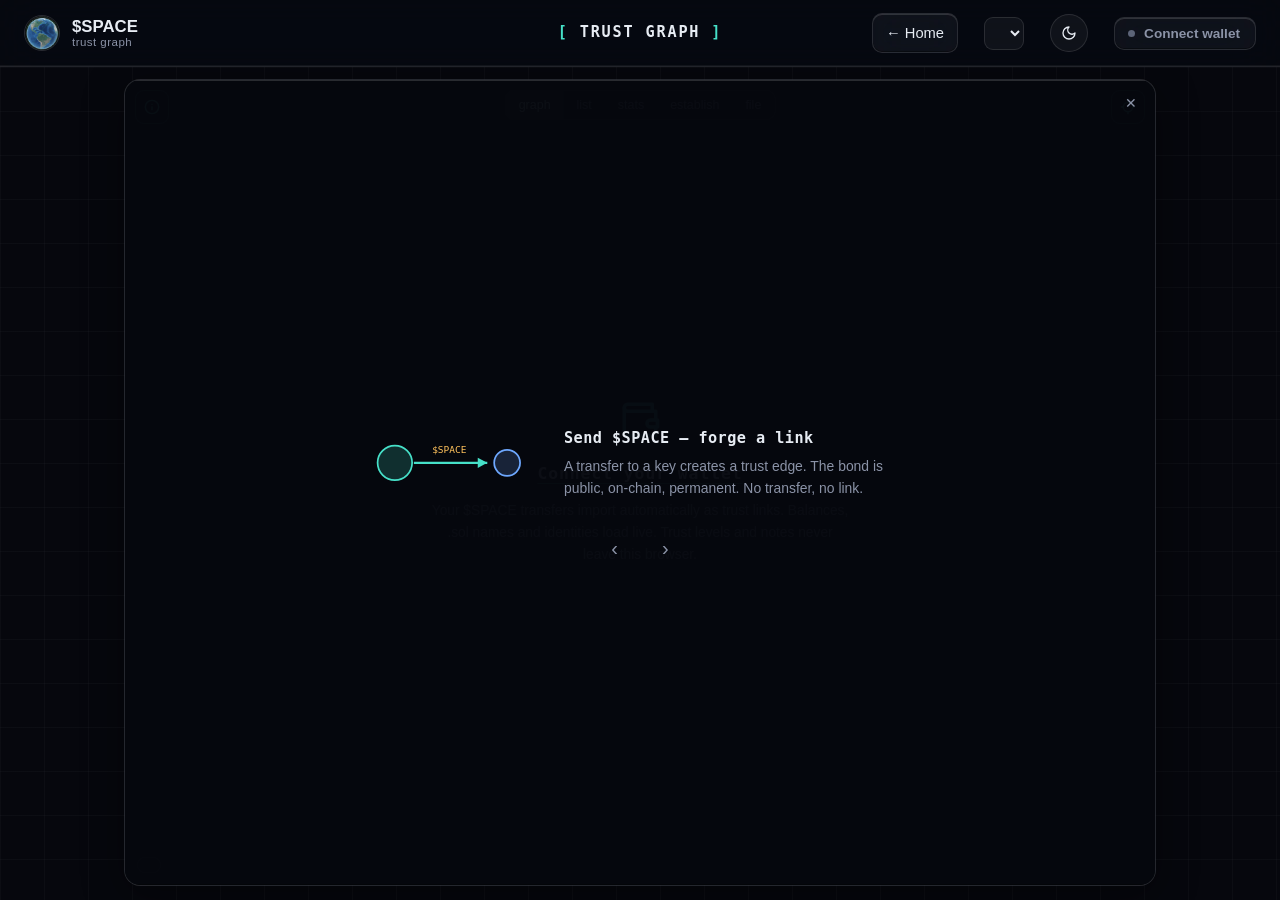
==== commit 516909aa: "Center app-bar title; fix tutorial carousel layout + reset - "Trust Graph" title is absolutely cente" ====
--- a/docs/trust.html
+++ b/docs/trust.html
@@ -9,7 +9,7 @@
 <script>(function(){var t=localStorage.getItem("theme");if(t)document.documentElement.dataset.theme=t;
 window.__toggleTheme=function(){var d=document.documentElement,n=d.dataset.theme==="light"?"dark":"light";
 d.dataset.theme=n;localStorage.setItem("theme",n);};})();</script>
-<link rel="stylesheet" href="assets/style.css?v=16">
+<link rel="stylesheet" href="assets/style.css?v=20">
 </head>
 <body class="app">
 
@@ -137,10 +137,6 @@
       </div>
       <div id="assignView" class="assign-view" hidden>
         <div class="assign-inner">
-    <div class="tabs">
-      <button class="tab on" data-tab="give">Establish trust</button>
-      <button class="tab" data-tab="revoke">Revoke</button>
-    </div>
 
     <div class="tabpane on" id="pane-give">
       <label>Key / wallet you are certifying<input id="toAddr" placeholder="Solana address or name.sol"></label>
@@ -157,14 +153,6 @@
       <button id="assignBtn" class="btn btn-primary" disabled>Send $SPACE &amp; establish trust</button>
     </div>
 
-    <div class="tabpane" id="pane-revoke">
-      <label>Key to revoke<input id="revokeAddr" placeholder="Solana address or name.sol"></label>
-      <div class="row2">
-        <label>Reason<select id="revokeReason"></select></label>
-        <label>Note<input id="revokeNote" placeholder="Optional"></label>
-      </div>
-      <button id="revokeBtn" class="btn btn-danger">Revoke trust</button>
-    </div>
         </div>
       </div>
       <div id="listView" class="list-view" hidden>
@@ -452,6 +440,6 @@
 
 <div id="toast" class="toast"></div>
 <script src="https://accounts.google.com/gsi/client" async defer></script>
-<script type="module" src="assets/trust.js?v=16"></script>
+<script type="module" src="assets/trust.js?v=20"></script>
 </body>
 </html>
--- a/docs/assets/style.css
+++ b/docs/assets/style.css
@@ -837,9 +837,10 @@
 
 /* ============ APP SHELL (trust page fills the viewport) ============ */
 body.app{height:100dvh;overflow:hidden;display:flex;flex-direction:column}
-body.app #nav{position:static;flex:none}
+body.app #nav{position:relative;flex:none}
 .app-main{flex:1;min-height:0;overflow-y:auto;scroll-behavior:smooth}
-.app-title{font-family:ui-monospace,SFMono-Regular,Menlo,Consolas,monospace;font-weight:800;
+.app-title{position:absolute;left:50%;top:50%;transform:translate(-50%,-50%);
+  font-family:ui-monospace,SFMono-Regular,Menlo,Consolas,monospace;font-weight:800;
   font-size:.95rem;letter-spacing:.12em;text-transform:uppercase;color:var(--txt);white-space:nowrap}
 .app-title::before{content:"[ ";color:var(--accent2)}
 .app-title::after{content:" ]";color:var(--accent2)}
@@ -861,7 +862,8 @@
   display:flex;flex-direction:column;justify-content:center;background:rgba(6,8,14,.97)}
 .graph-card .tut[hidden]{display:none}
 .graph-card .tut-track{flex:none}
-.graph-card .tut-slide{max-width:560px;margin:0 auto}
+.graph-card .tut-slide{max-width:none;justify-content:center}
+.graph-card .tut-slide>div{max-width:360px}
 
 /* empty state doubles as the connect action */
 .graph-empty{pointer-events:auto;cursor:pointer}
@@ -936,3 +938,6 @@
 .file-inner{display:flex;gap:14px;flex-wrap:wrap;justify-content:center}
 .file-inner button{display:inline-flex;align-items:center;gap:9px;font-family:inherit;font-size:.95rem;
   font-weight:650;cursor:pointer;padding:14px 26px;border-radius:12px;transition:.18s;box-shadow:var(--sheen)}
+
+.vcard-btn{font-size:.7rem;padding:4px 10px}
+.vcard-btn:not(:disabled){color:#46e0c8;border-color:rgba(70,224,200,.35)}
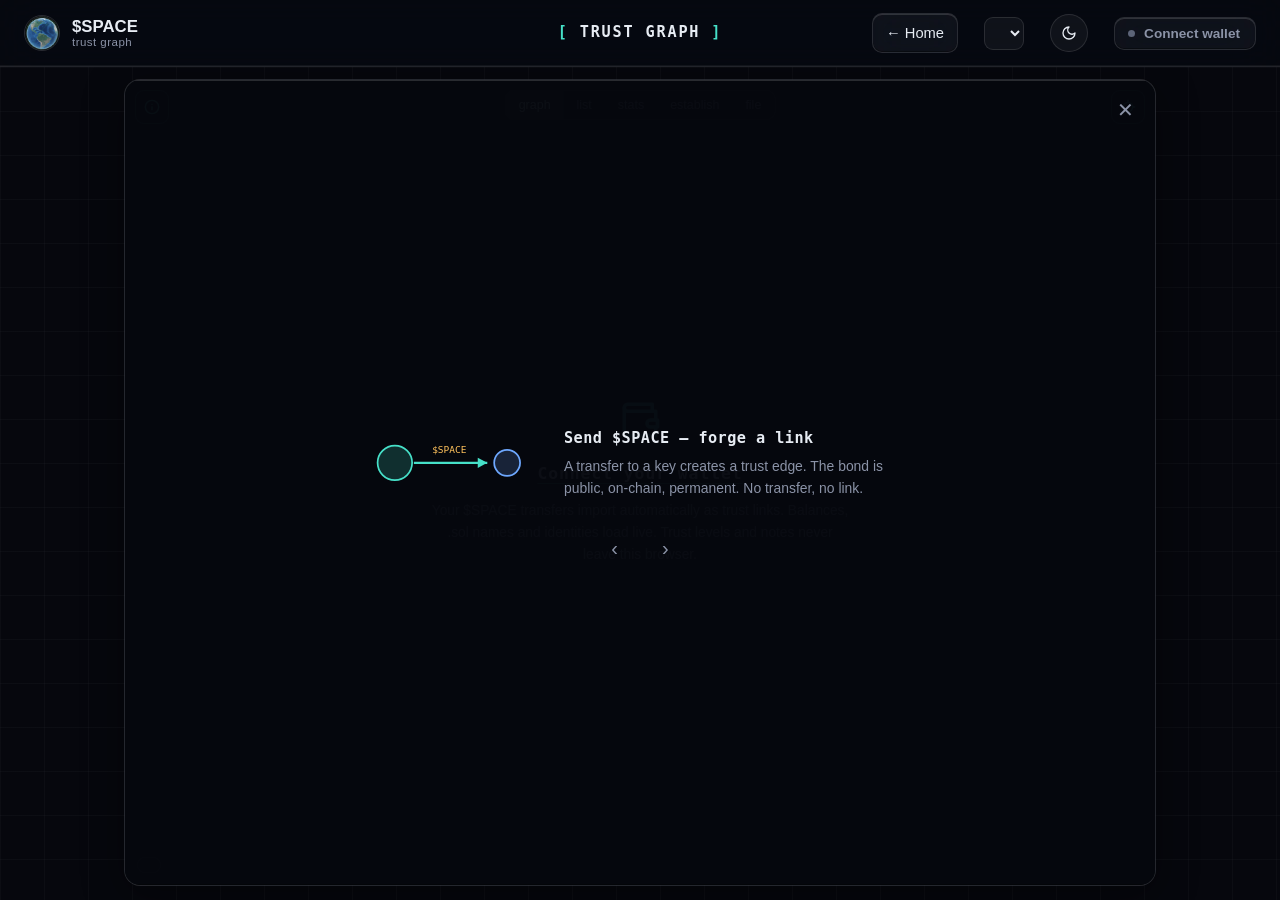
==== commit c4f83d29: "Bigger corner ✕ buttons (tutorial + node modal) Co-Authored-By: Claude Fable 5 <noreply@anthropic.co" ====
--- a/docs/trust.html
+++ b/docs/trust.html
@@ -9,7 +9,7 @@
 <script>(function(){var t=localStorage.getItem("theme");if(t)document.documentElement.dataset.theme=t;
 window.__toggleTheme=function(){var d=document.documentElement,n=d.dataset.theme==="light"?"dark":"light";
 d.dataset.theme=n;localStorage.setItem("theme",n);};})();</script>
-<link rel="stylesheet" href="assets/style.css?v=20">
+<link rel="stylesheet" href="assets/style.css?v=21">
 </head>
 <body class="app">
 
@@ -440,6 +440,6 @@
 
 <div id="toast" class="toast"></div>
 <script src="https://accounts.google.com/gsi/client" async defer></script>
-<script type="module" src="assets/trust.js?v=20"></script>
+<script type="module" src="assets/trust.js?v=21"></script>
 </body>
 </html>
--- a/docs/assets/style.css
+++ b/docs/assets/style.css
@@ -344,11 +344,11 @@
 
 /* node modal — click a node */
 .node-box{position:relative;max-width:440px;padding:26px 26px 22px}
-.nm-x{position:absolute;top:14px;right:14px;width:30px;height:30px;display:flex;align-items:center;
-  justify-content:center;background:none;border:1px solid transparent;border-radius:8px;
-  color:var(--muted);cursor:pointer;font-size:.95rem;line-height:1;transition:.16s}
+.nm-x{position:absolute;top:12px;right:12px;width:40px;height:40px;display:flex;align-items:center;
+  justify-content:center;background:none;border:1px solid transparent;border-radius:9px;
+  color:var(--muted);cursor:pointer;font-size:1.25rem;line-height:1;transition:.16s}
 .nm-x:hover{color:var(--txt);background:rgba(255,255,255,.07);border-color:var(--glass-line)}
-.nm-hide{right:50px;font-size:1.05rem}
+.nm-hide{right:56px;font-size:1.3rem}
 .nm-head{margin:0 64px 16px 0;display:flex;flex-direction:column;gap:3px;align-items:flex-start}
 .nm-name{font-family:ui-monospace,SFMono-Regular,Menlo,Consolas,monospace;font-size:1.22rem;font-weight:800;
   color:var(--accent2);text-decoration:none;word-break:break-all;line-height:1.25}
@@ -385,9 +385,9 @@
 /* tutorial carousel */
 .tut{position:relative;max-width:640px;margin:0 auto 30px;border-radius:14px;overflow:hidden;
   background:rgba(255,255,255,.025);border:1px solid var(--glass-line);box-shadow:var(--sheen)}
-.tut-x{position:absolute;top:10px;right:10px;z-index:5;width:28px;height:28px;display:flex;
-  align-items:center;justify-content:center;background:none;border:1px solid transparent;border-radius:7px;
-  color:var(--muted);cursor:pointer;font-size:.85rem;line-height:1;transition:.16s}
+.tut-x{position:absolute;top:10px;right:10px;z-index:5;width:40px;height:40px;display:flex;
+  align-items:center;justify-content:center;background:none;border:1px solid transparent;border-radius:9px;
+  color:var(--muted);cursor:pointer;font-size:1.25rem;line-height:1;transition:.16s}
 .tut-x:hover{color:var(--txt);background:rgba(255,255,255,.07);border-color:var(--glass-line)}
 .tut-track{display:flex;transition:transform .45s cubic-bezier(.4,0,.2,1)}
 .tut-slide{flex:0 0 100%;display:flex;align-items:center;gap:18px;padding:20px 26px}
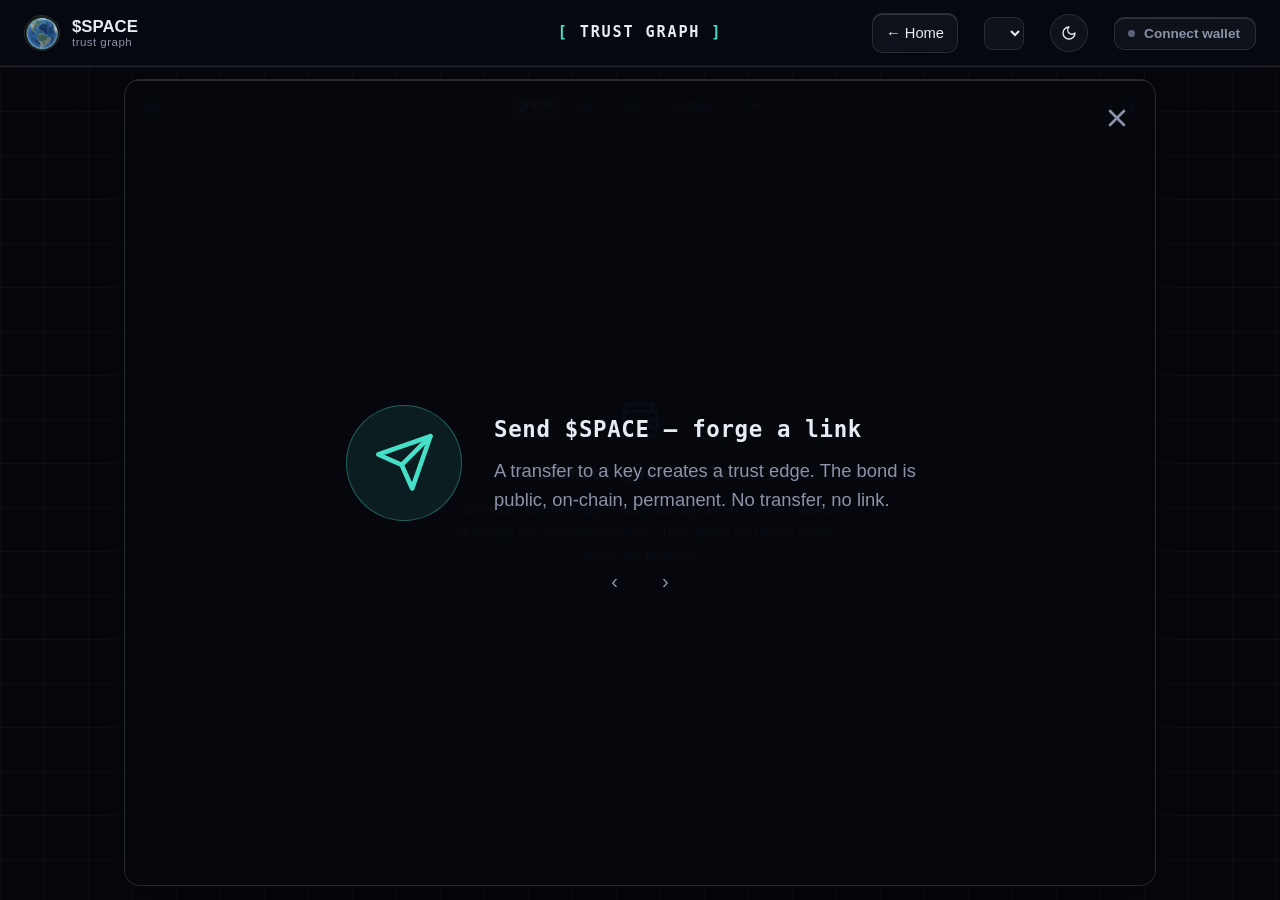
==== commit fa040dbc: "Tutorial: Lucide icons, responsive text, bigger close button Co-Authored-By: Claude Fable 5 <noreply" ====
--- a/docs/trust.html
+++ b/docs/trust.html
@@ -42,49 +42,22 @@
       <button id="fitBtn" class="tut-info corner-tr" title="Reset view"><svg width="16" height="16" viewBox="0 0 24 24" fill="none" stroke="currentColor" stroke-width="2" stroke-linecap="round" stroke-linejoin="round" aria-hidden="true"><circle cx="12" cy="12" r="7"/><line x1="12" y1="2" x2="12" y2="5"/><line x1="12" y1="19" x2="12" y2="22"/><line x1="2" y1="12" x2="5" y2="12"/><line x1="19" y1="12" x2="22" y2="12"/></svg></button>
       <span id="syncInfo" hidden></span>
       <div class="tut" id="tut">
-        <button id="tutCloseBtn" class="tut-x" aria-label="Close tutorial">✕</button>
+        <button id="tutCloseBtn" class="tut-x" aria-label="Close tutorial"><svg viewBox="0 0 24 24" fill="none" stroke="currentColor" stroke-width="2.25" stroke-linecap="round" stroke-linejoin="round" aria-hidden="true"><path d="M18 6 6 18"/><path d="m6 6 12 12"/></svg></button>
         <div class="tut-track" id="tutTrack">
           <div class="tut-slide">
-            <svg viewBox="0 0 220 90" aria-hidden="true">
-              <circle cx="45" cy="45" r="20" fill="rgba(70,224,200,.18)" stroke="#46e0c8" stroke-width="2"/>
-              <circle cx="175" cy="45" r="15" fill="rgba(110,168,255,.18)" stroke="#6ea8ff" stroke-width="2"/>
-              <line x1="67" y1="45" x2="152" y2="45" stroke="#46e0c8" stroke-width="2.5"/>
-              <path d="M152 45 l-11 -6 v12 z" fill="#46e0c8"/>
-              <text x="108" y="34" fill="#ffc25c" font-size="11" text-anchor="middle" font-family="monospace">$SPACE</text>
-            </svg>
+            <div class="tut-ico teal" aria-hidden="true"><svg viewBox="0 0 24 24" fill="none" stroke="currentColor" stroke-width="1.75" stroke-linecap="round" stroke-linejoin="round"><path d="m22 2-7 20-4-9-9-4Z"/><path d="M22 2 11 13"/></svg></div>
             <div><b data-i18n="tut1t">Send $SPACE — forge a link</b><p data-i18n="tut1b">A transfer to a key creates a trust edge. The bond is public, on-chain, permanent. No transfer, no link.</p></div>
           </div>
           <div class="tut-slide">
-            <svg viewBox="0 0 220 90" aria-hidden="true">
-              <circle cx="110" cy="42" r="19" fill="rgba(110,168,255,.18)" stroke="#6ea8ff" stroke-width="2"/>
-              <circle cx="110" cy="42" r="27" fill="none" stroke="#ffc25c" stroke-width="2" stroke-dasharray="5 5"/>
-              <rect x="150" y="26" width="46" height="32" rx="5" fill="rgba(255,255,255,.05)" stroke="#8b93a7"/>
-              <rect x="165" y="36" width="16" height="12" rx="2" fill="none" stroke="#ffc25c" stroke-width="2"/>
-              <path d="M168 36 v-4 a5 5 0 0 1 10 0 v4" fill="none" stroke="#ffc25c" stroke-width="2"/>
-              <text x="110" y="82" fill="#8b93a7" font-size="10" text-anchor="middle" font-family="monospace">levels · notes · X</text>
-            </svg>
+            <div class="tut-ico blue" aria-hidden="true"><svg viewBox="0 0 24 24" fill="none" stroke="currentColor" stroke-width="1.75" stroke-linecap="round" stroke-linejoin="round"><circle cx="12" cy="16" r="1"/><rect x="3" y="10" width="18" height="12" rx="2"/><path d="M7 10V7a5 5 0 0 1 10 0v3"/></svg></div>
             <div><b data-i18n="tut2t">Your levels stay local</b><p data-i18n="tut2b">PGP-style trust levels, notes and X handles live only in this browser — your judgement, never the chain's.</p></div>
           </div>
           <div class="tut-slide">
-            <svg viewBox="0 0 220 90" aria-hidden="true">
-              <circle cx="60" cy="45" r="22" fill="rgba(70,224,200,.18)" stroke="#46e0c8" stroke-width="2"/>
-              <text x="60" y="49" fill="#46e0c8" font-size="11" text-anchor="middle" font-family="monospace">10M</text>
-              <circle cx="165" cy="45" r="22" fill="rgba(255,107,107,.14)" stroke="#ff6b6b" stroke-width="2" stroke-dasharray="4 4"/>
-              <text x="165" y="49" fill="#ff6b6b" font-size="11" text-anchor="middle" font-family="monospace">0</text>
-              <text x="60" y="83" fill="#46e0c8" font-size="10" text-anchor="middle" font-family="monospace">intact</text>
-              <text x="165" y="83" fill="#ff6b6b" font-size="10" text-anchor="middle" font-family="monospace">drained → Never</text>
-            </svg>
+            <div class="tut-ico amber" aria-hidden="true"><svg viewBox="0 0 24 24" fill="none" stroke="currentColor" stroke-width="1.75" stroke-linecap="round" stroke-linejoin="round"><path d="M20 13c0 5-3.5 7.5-7.66 8.95a1 1 0 0 1-.67-.01C7.5 20.5 4 18 4 13V6a1 1 0 0 1 1-1c2 0 4.5-1.2 6.24-2.72a1 1 0 0 1 1.52 0C14.51 3.81 17 5 19 5a1 1 0 0 1 1 1z"/><path d="m9 12 2 2 4-4"/></svg></div>
             <div><b data-i18n="tut3t">The bond is the sentinel</b><p data-i18n="tut3b">Funds still sitting at a key prove it's intact. A key drained to zero is flagged Untrusted automatically.</p></div>
           </div>
           <div class="tut-slide">
-            <svg viewBox="0 0 220 90" aria-hidden="true">
-              <circle cx="55" cy="40" r="16" fill="rgba(110,168,255,.18)" stroke="#6ea8ff" stroke-width="2"/>
-              <path d="M63 48 l10 14 l4 -5 l6 6 l4 -4 l-6 -6 l6 -3 z" fill="#e7ecf3"/>
-              <rect x="105" y="18" width="92" height="50" rx="6" fill="rgba(14,17,26,.9)" stroke="#46e0c8"/>
-              <line x1="113" y1="32" x2="188" y2="32" stroke="#46e0c8" stroke-width="3"/>
-              <line x1="113" y1="44" x2="170" y2="44" stroke="#8b93a7" stroke-width="3"/>
-              <line x1="113" y1="56" x2="180" y2="56" stroke="#8b93a7" stroke-width="3"/>
-            </svg>
+            <div class="tut-ico teal" aria-hidden="true"><svg viewBox="0 0 24 24" fill="none" stroke="currentColor" stroke-width="1.75" stroke-linecap="round" stroke-linejoin="round"><path d="m7 11 2-2-2-2"/><path d="M11 13h4"/><rect width="18" height="18" x="3" y="3" rx="2" ry="2"/></svg></div>
             <div><b data-i18n="tut4t">Work the console</b><p data-i18n="tut4b">Click any node to set levels and notes — it autosaves. Archive noise. Export the whole matrix as FlatBuffers or JSON.</p></div>
           </div>
         </div>
--- a/docs/assets/style.css
+++ b/docs/assets/style.css
@@ -385,22 +385,29 @@
 /* tutorial carousel */
 .tut{position:relative;max-width:640px;margin:0 auto 30px;border-radius:14px;overflow:hidden;
   background:rgba(255,255,255,.025);border:1px solid var(--glass-line);box-shadow:var(--sheen)}
-.tut-x{position:absolute;top:10px;right:10px;z-index:5;width:40px;height:40px;display:flex;
-  align-items:center;justify-content:center;background:none;border:1px solid transparent;border-radius:9px;
-  color:var(--muted);cursor:pointer;font-size:1.25rem;line-height:1;transition:.16s}
+.tut-x{position:absolute;top:12px;right:12px;z-index:5;width:52px;height:52px;display:flex;
+  align-items:center;justify-content:center;background:none;border:1px solid transparent;border-radius:11px;
+  color:var(--muted);cursor:pointer;line-height:1;transition:.16s}
+.tut-x svg{width:28px;height:28px}
 .tut-x:hover{color:var(--txt);background:rgba(255,255,255,.07);border-color:var(--glass-line)}
 .tut-track{display:flex;transition:transform .45s cubic-bezier(.4,0,.2,1)}
-.tut-slide{flex:0 0 100%;display:flex;align-items:center;gap:18px;padding:20px 26px}
-.tut-slide svg{width:190px;flex:none}
-.tut-slide b{display:block;font-family:ui-monospace,Menlo,monospace;font-size:.95rem;letter-spacing:.03em;margin-bottom:5px}
-.tut-slide p{color:var(--muted);font-size:.87rem;line-height:1.55;margin:0}
+.tut-slide{flex:0 0 100%;display:flex;align-items:center;gap:clamp(18px,3vw,32px);padding:clamp(20px,3.5vw,34px) clamp(24px,4vw,44px)}
+.tut-ico{flex:none;display:flex;align-items:center;justify-content:center;
+  width:clamp(76px,14vw,116px);height:clamp(76px,14vw,116px);border-radius:50%;
+  background:rgba(255,255,255,.04);border:1px solid var(--glass-line)}
+.tut-ico svg{width:55%;height:55%}
+.tut-ico.teal{color:#46e0c8;background:rgba(70,224,200,.1);border-color:rgba(70,224,200,.35)}
+.tut-ico.blue{color:#6ea8ff;background:rgba(110,168,255,.1);border-color:rgba(110,168,255,.35)}
+.tut-ico.amber{color:#ffc25c;background:rgba(255,194,92,.1);border-color:rgba(255,194,92,.35)}
+.tut-slide b{display:block;font-family:ui-monospace,Menlo,monospace;font-size:clamp(1.05rem,1rem + .9vw,1.4rem);letter-spacing:.03em;margin-bottom:8px}
+.tut-slide p{color:var(--muted);font-size:clamp(.95rem,.88rem + .6vw,1.15rem);line-height:1.6;margin:0}
 .tut-nav{display:flex;align-items:center;justify-content:center;gap:14px;padding:8px 0 12px}
 .tut-nav>button{background:none;border:0;color:var(--muted);font-size:1.25rem;cursor:pointer;padding:0 8px;line-height:1}
 .tut-nav>button:hover{color:var(--txt)}
 .tut-dots{display:flex;gap:7px}
 .tut-dot{width:7px;height:7px;border-radius:50%;border:0;padding:0;cursor:pointer;background:rgba(255,255,255,.18);transition:.2s}
 .tut-dot.on{background:var(--accent2);transform:scale(1.25)}
-@media(max-width:600px){.tut-slide{flex-direction:column;text-align:center}.tut-slide svg{width:160px}}
+@media(max-width:600px){.tut-slide{flex-direction:column;text-align:center}.tut-ico{width:72px;height:72px}}
 
 /* hidden-nodes modal */
 .hidden-filter{width:100%;margin-bottom:12px;font-size:.86rem;padding:9px 11px}
@@ -863,7 +870,7 @@
 .graph-card .tut[hidden]{display:none}
 .graph-card .tut-track{flex:none}
 .graph-card .tut-slide{max-width:none;justify-content:center}
-.graph-card .tut-slide>div{max-width:360px}
+.graph-card .tut-slide>div{max-width:440px}
 
 /* empty state doubles as the connect action */
 .graph-empty{pointer-events:auto;cursor:pointer}
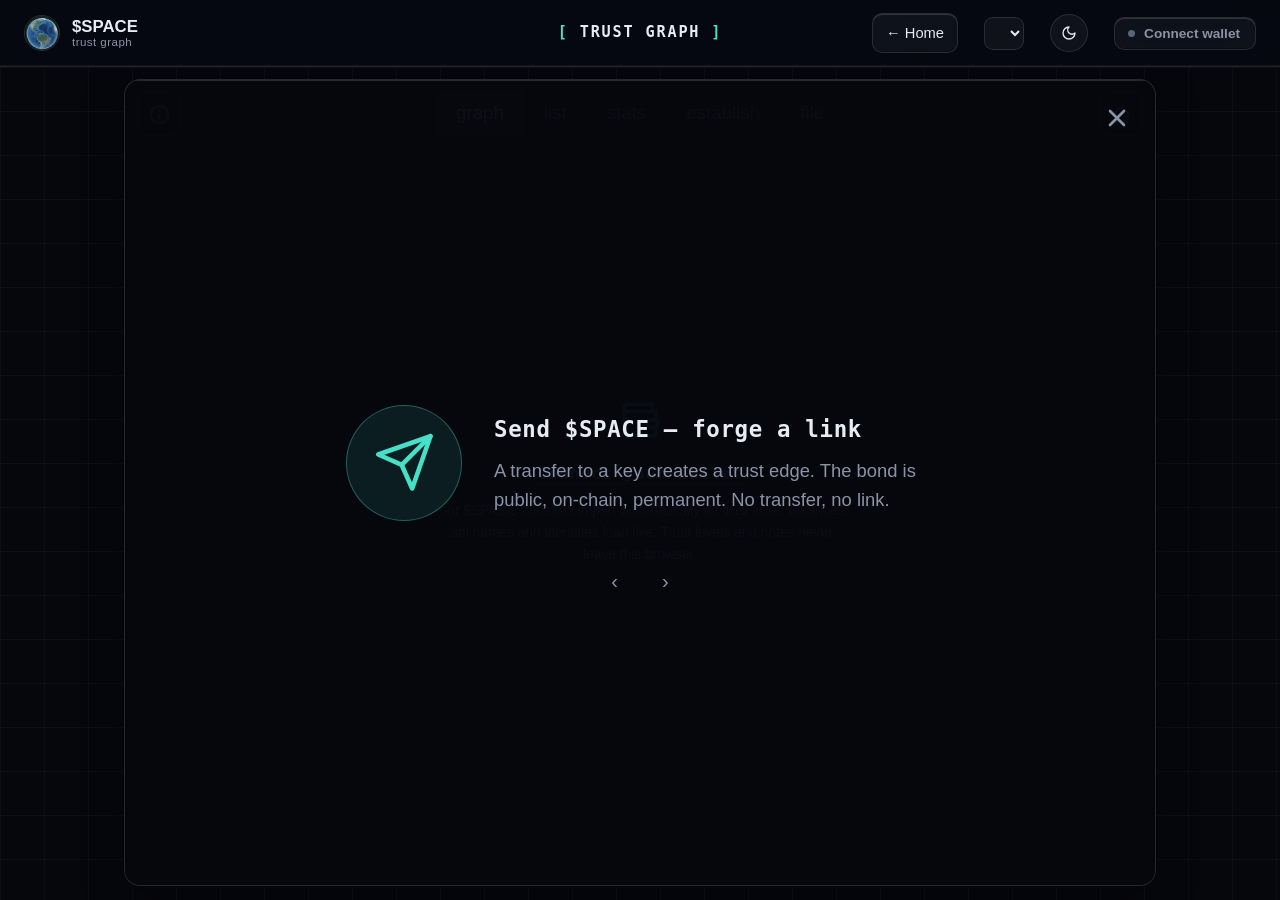
==== commit 78f56618: "Home icon for reset-view button; corner buttons match toggle size (44px) Co-Authored-By: Claude Fabl" ====
--- a/docs/trust.html
+++ b/docs/trust.html
@@ -39,7 +39,7 @@
 
     <div class="graph-card">
       <button id="tutInfoBtn" class="tut-info corner-tl" title="How it works" hidden><svg width="16" height="16" viewBox="0 0 24 24" fill="none" stroke="currentColor" stroke-width="2" stroke-linecap="round" stroke-linejoin="round" aria-hidden="true"><circle cx="12" cy="12" r="10"/><line x1="12" y1="16" x2="12" y2="12"/><line x1="12" y1="8" x2="12.01" y2="8"/></svg></button>
-      <button id="fitBtn" class="tut-info corner-tr" title="Reset view"><svg width="16" height="16" viewBox="0 0 24 24" fill="none" stroke="currentColor" stroke-width="2" stroke-linecap="round" stroke-linejoin="round" aria-hidden="true"><circle cx="12" cy="12" r="7"/><line x1="12" y1="2" x2="12" y2="5"/><line x1="12" y1="19" x2="12" y2="22"/><line x1="2" y1="12" x2="5" y2="12"/><line x1="19" y1="12" x2="22" y2="12"/></svg></button>
+      <button id="fitBtn" class="tut-info corner-tr" title="Home view"><svg width="16" height="16" viewBox="0 0 24 24" fill="none" stroke="currentColor" stroke-width="2" stroke-linecap="round" stroke-linejoin="round" aria-hidden="true"><path d="M3 10.5 12 3l9 7.5"/><path d="M5 9.5V21h14V9.5"/><path d="M9 21v-6h6v6"/></svg></button>
       <span id="syncInfo" hidden></span>
       <div class="tut" id="tut">
         <button id="tutCloseBtn" class="tut-x" aria-label="Close tutorial"><svg viewBox="0 0 24 24" fill="none" stroke="currentColor" stroke-width="2.25" stroke-linecap="round" stroke-linejoin="round" aria-hidden="true"><path d="M18 6 6 18"/><path d="m6 6 12 12"/></svg></button>
--- a/docs/assets/style.css
+++ b/docs/assets/style.css
@@ -761,9 +761,9 @@
 html[data-theme="light"] .lang-select option{color:#171c29}
 
 /* ============ GRAPH / LIST VIEW TOGGLE + LIST ============ */
-.view-toggle{display:flex;border:1px solid var(--glass-line);border-radius:9px;overflow:hidden}
-.view-toggle button{font-family:inherit;font-size:.78rem;color:#8b93a7;background:rgba(6,7,13,.6);
-  border:0;padding:7px 13px;cursor:pointer;transition:.16s}
+.view-toggle{display:flex;border:1px solid var(--glass-line);border-radius:11px;overflow:hidden}
+.view-toggle button{font-family:inherit;font-size:1.17rem;color:#8b93a7;background:rgba(6,7,13,.6);
+  border:0;padding:11px 20px;cursor:pointer;transition:.16s}
 .view-toggle button.on{color:#eafcf8;background:rgba(70,224,200,.16)}
 .list-view{position:absolute;inset:0;z-index:8;display:flex;flex-direction:column;background:rgba(6,8,14,.97);padding:56px 14px 14px}
 .list-view[hidden]{display:none}
@@ -859,7 +859,8 @@
 /* status strip + info toggle, upper-left of the card */
 .card-status{position:absolute;top:12px;left:12px;right:360px;z-index:12;display:flex;align-items:center;gap:9px}
 @media(max-width:900px){.card-status{right:12px;top:54px}}
-.card-status .tut-info{flex:none;width:32px;height:32px;background:rgba(6,7,13,.72);border-radius:8px}
+.card-status .tut-info{flex:none;width:44px;height:44px;background:rgba(6,7,13,.72);border-radius:10px}
+.card-status .tut-info svg{width:21px;height:21px}
 .card-status #syncInfo{font-family:ui-monospace,Menlo,monospace;font-size:.68rem;color:#8b93a7;
   background:rgba(6,7,13,.72);border:1px solid rgba(255,255,255,.09);border-radius:8px;padding:7px 11px;
   white-space:nowrap;overflow:hidden;text-overflow:ellipsis;max-width:100%}
@@ -894,10 +895,11 @@
 body.app .tsec:not(#graph-sec),body.app .footer{display:none}
 
 /* card chrome: corners + centered tabs + bottom status */
-.corner-tl{position:absolute;top:10px;left:10px;z-index:13;width:34px;height:34px;border-radius:9px;
+.corner-tl{position:absolute;top:12px;left:12px;z-index:13;width:44px;height:44px;border-radius:10px;
   background:rgba(6,7,13,.72)}
-.corner-tr{position:absolute;top:10px;right:10px;z-index:13;width:34px;height:34px;border-radius:9px;
+.corner-tr{position:absolute;top:12px;right:12px;z-index:13;width:44px;height:44px;border-radius:10px;
   background:rgba(6,7,13,.72)}
+.corner-tl svg,.corner-tr svg{width:21px;height:21px}
 .graph-tools{left:50%;right:auto;top:10px;transform:translateX(-50%)}
 .card-status{top:auto;left:50%;right:auto;bottom:14px;transform:translateX(-50%);max-width:52%}
 .card-status #syncInfo{max-width:100%}
